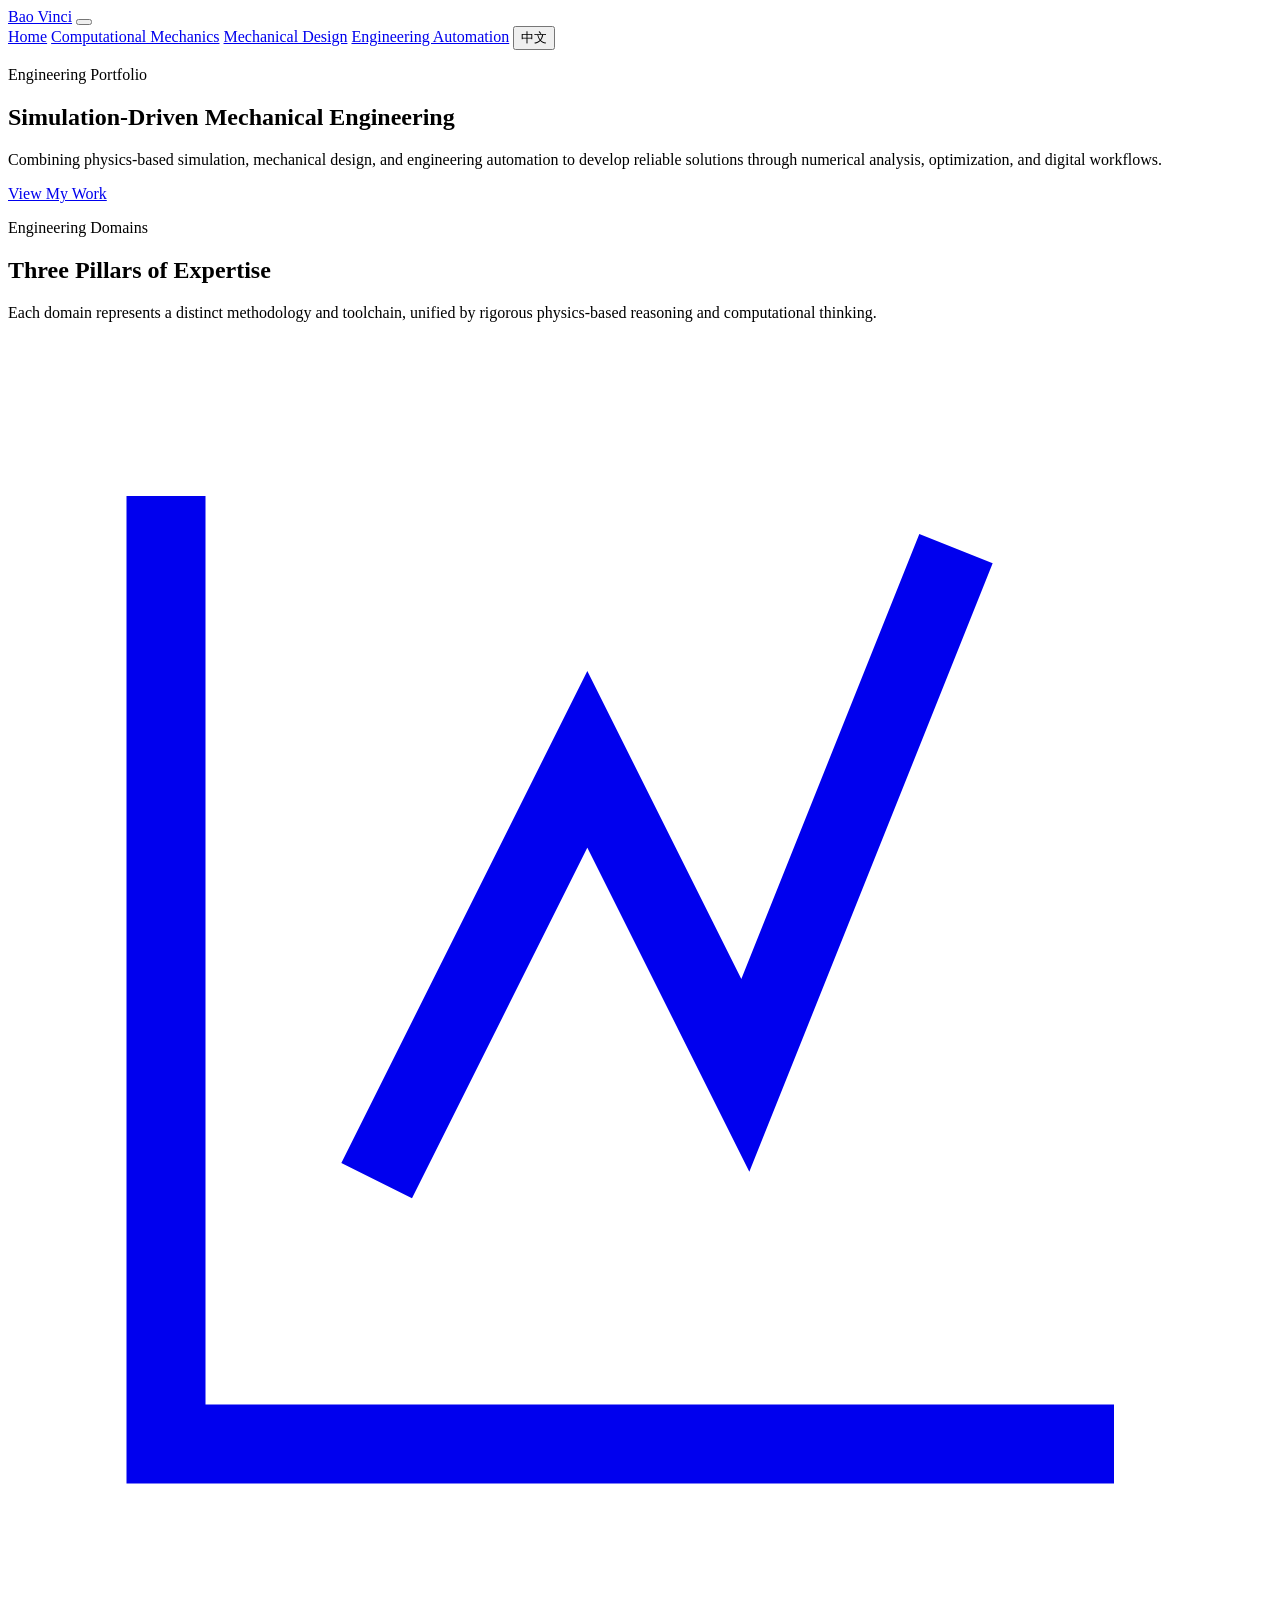
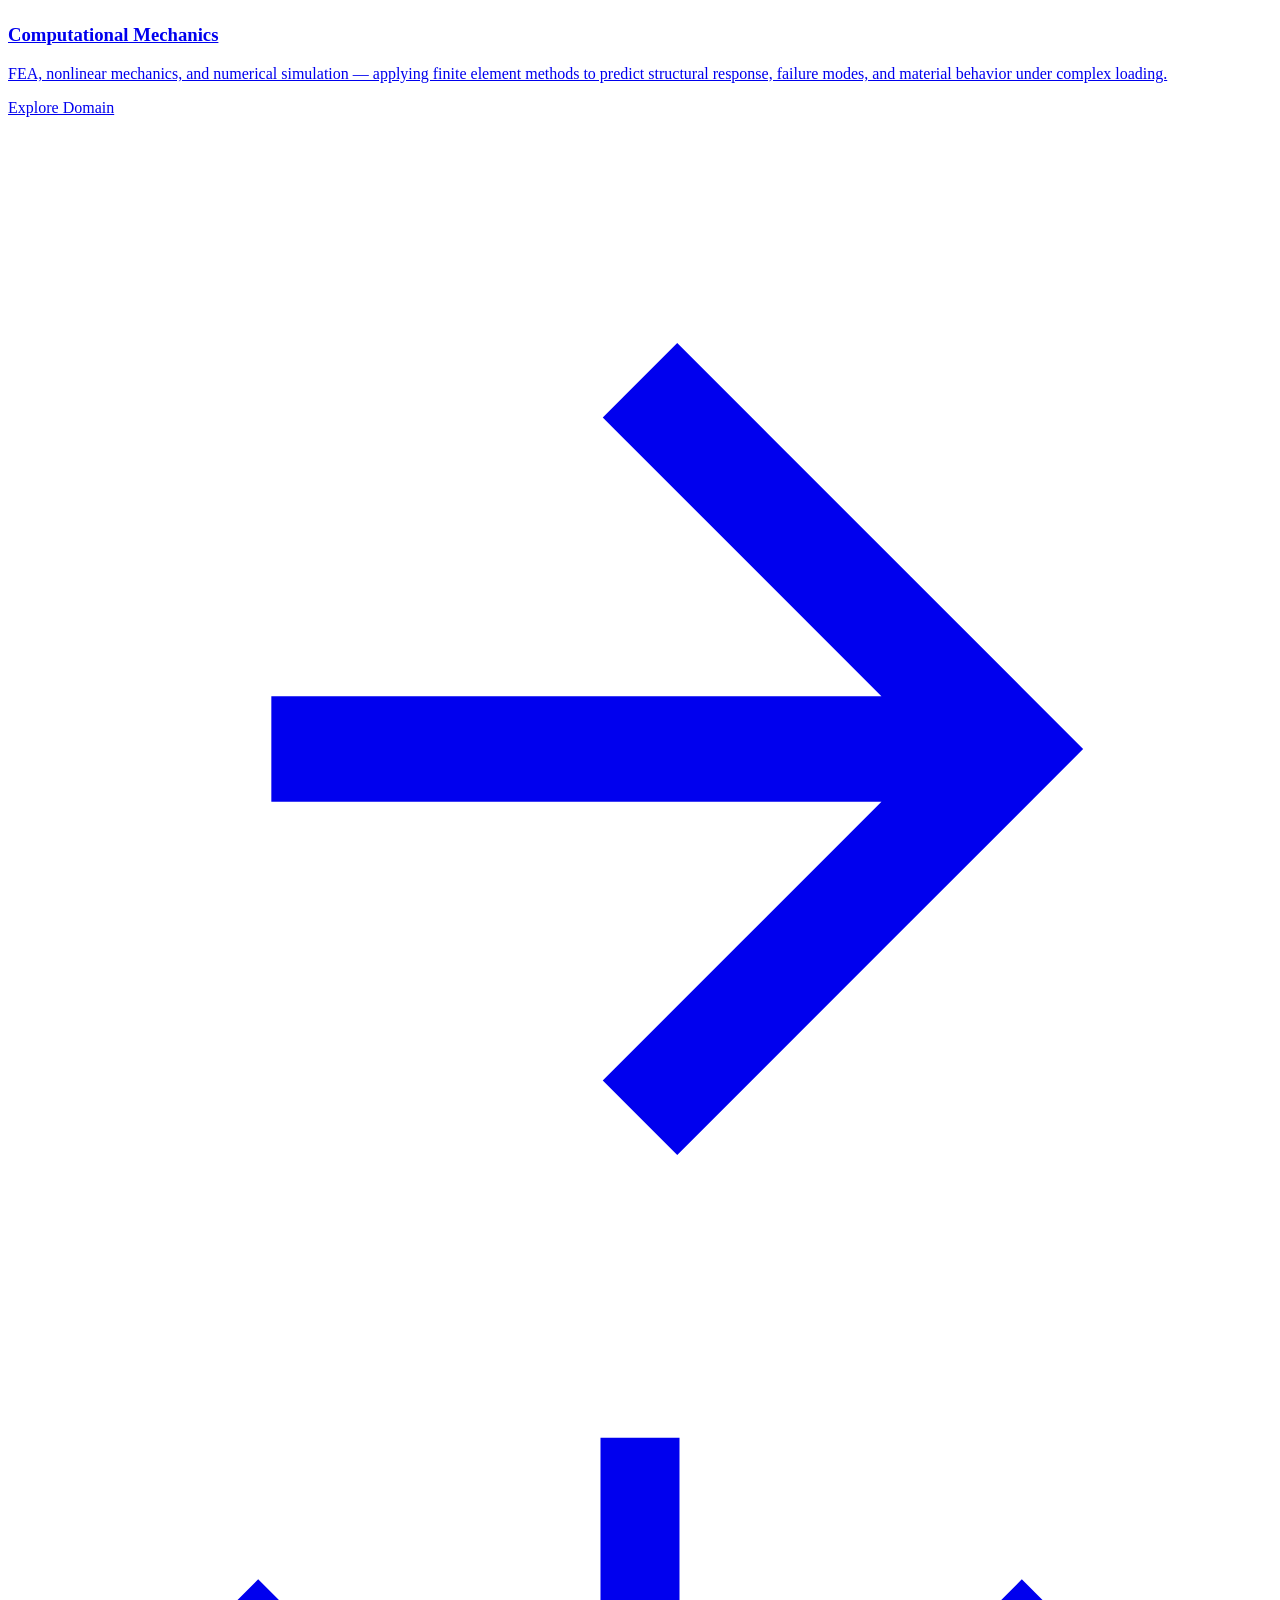
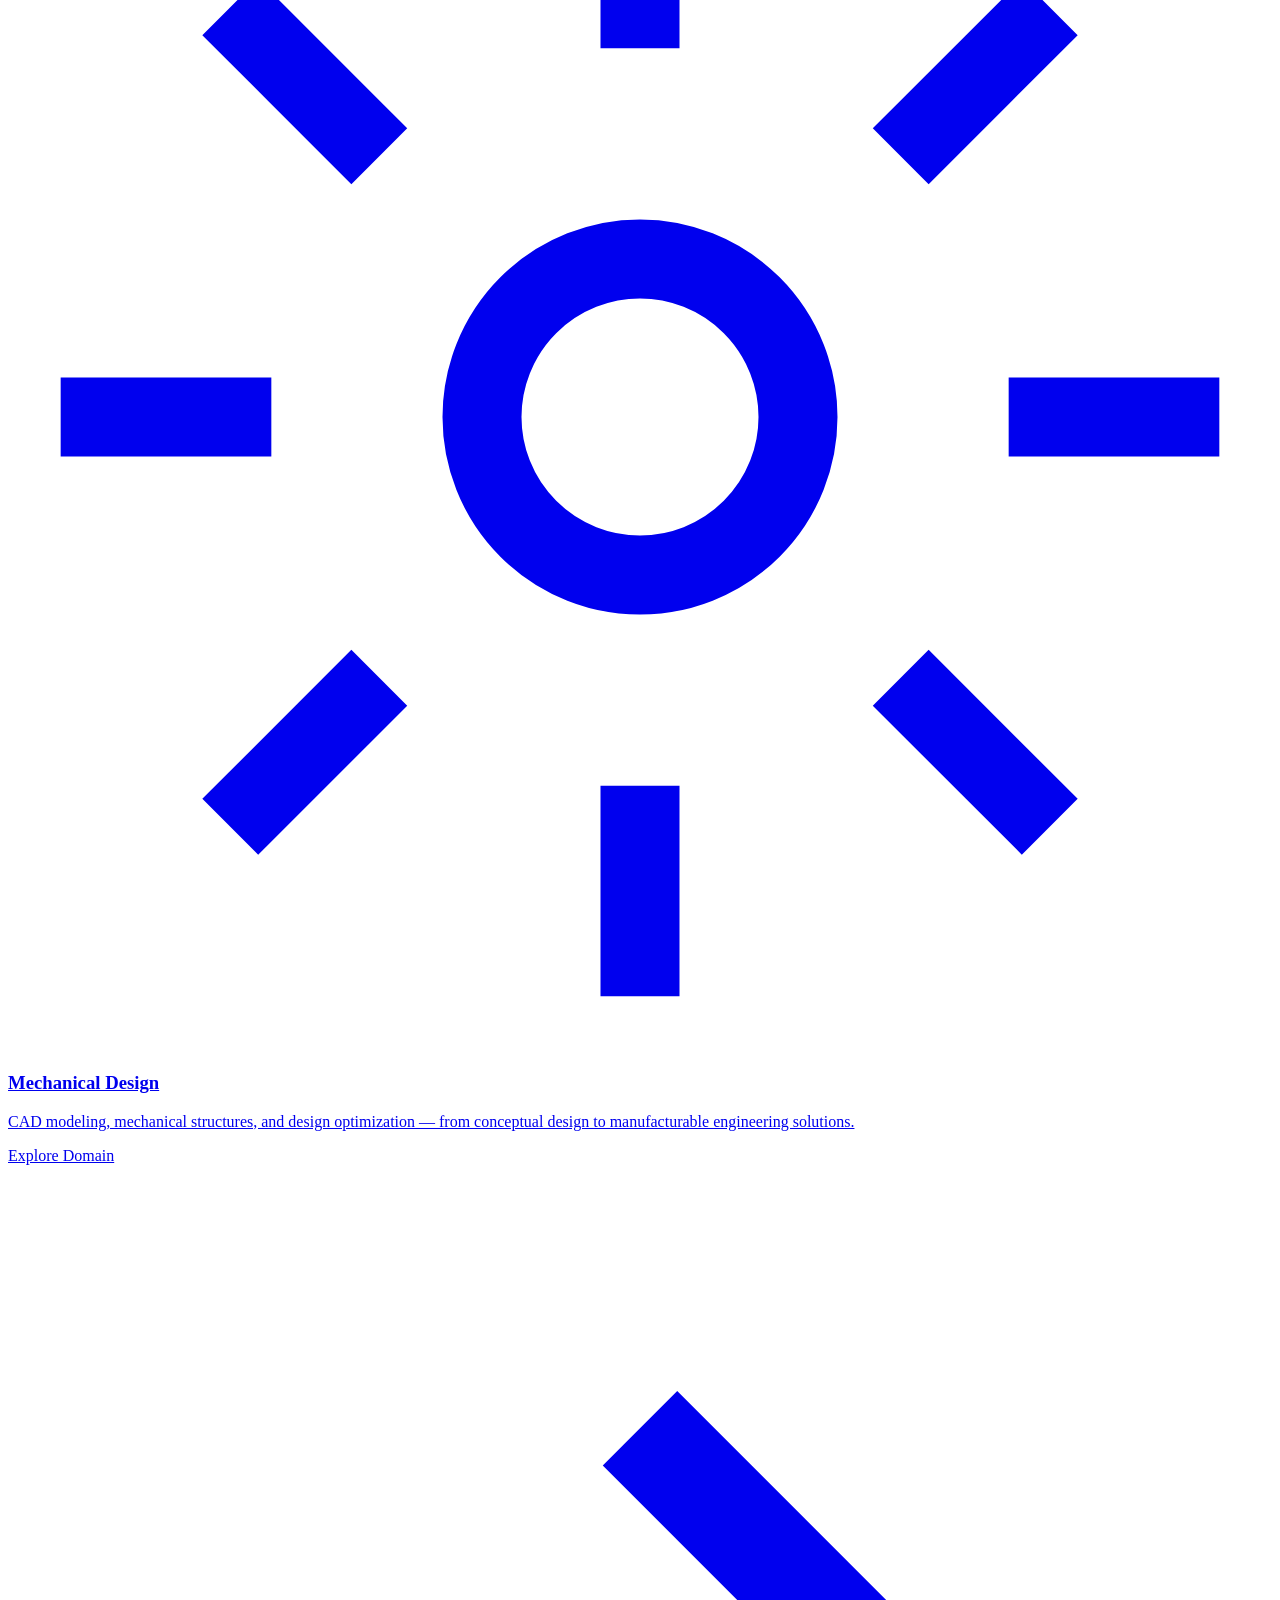
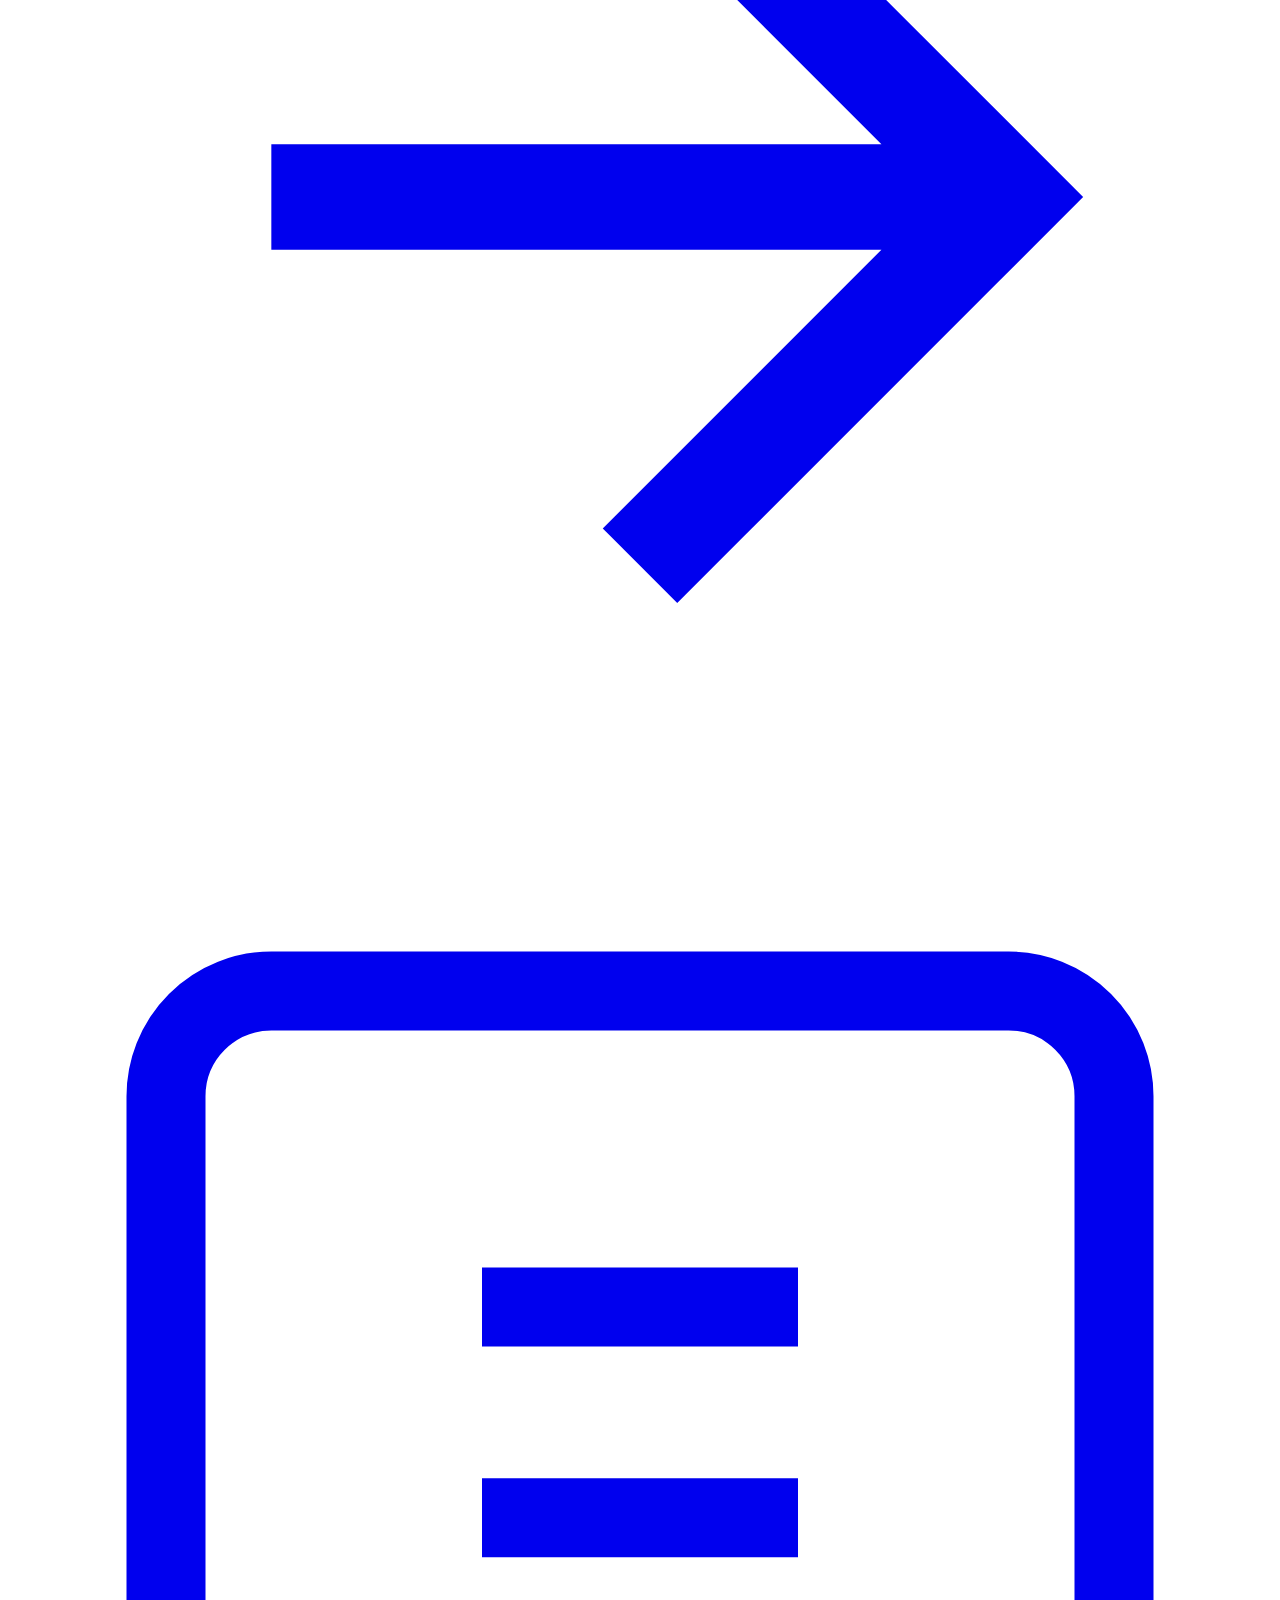
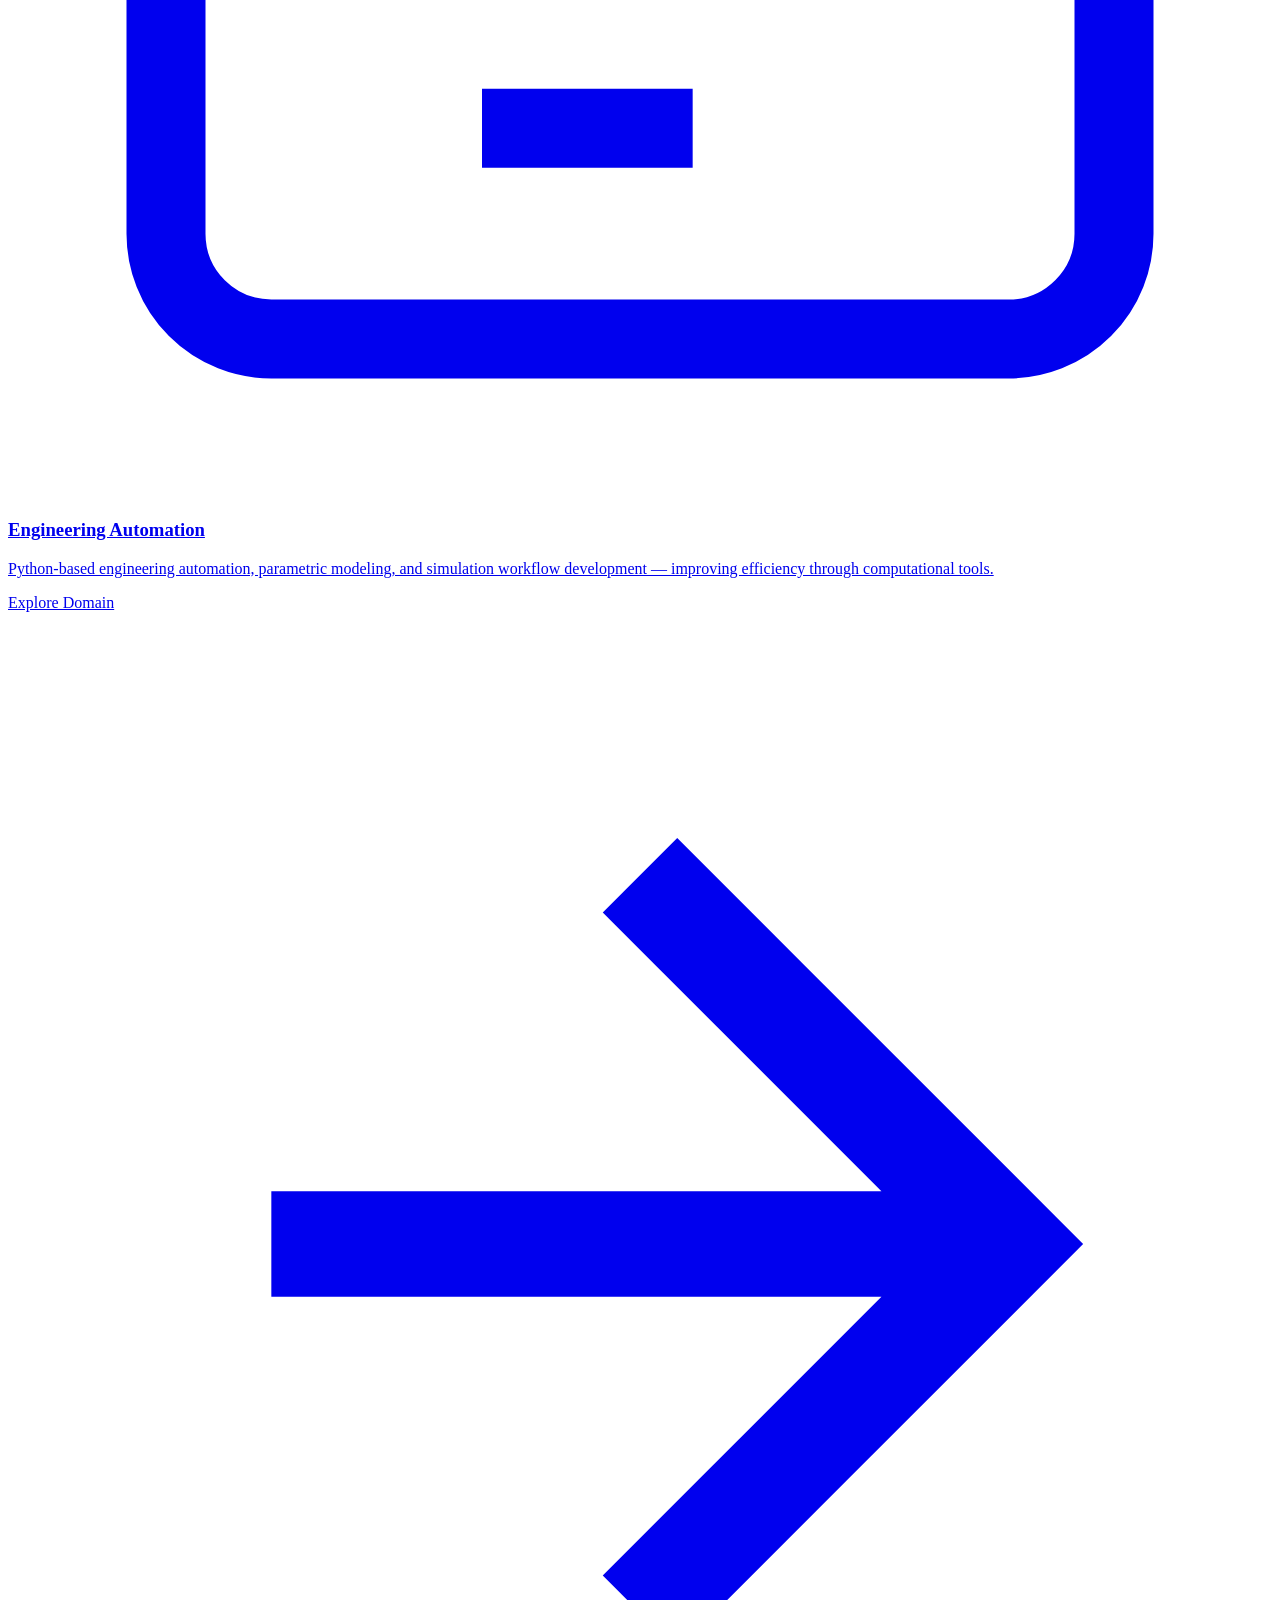
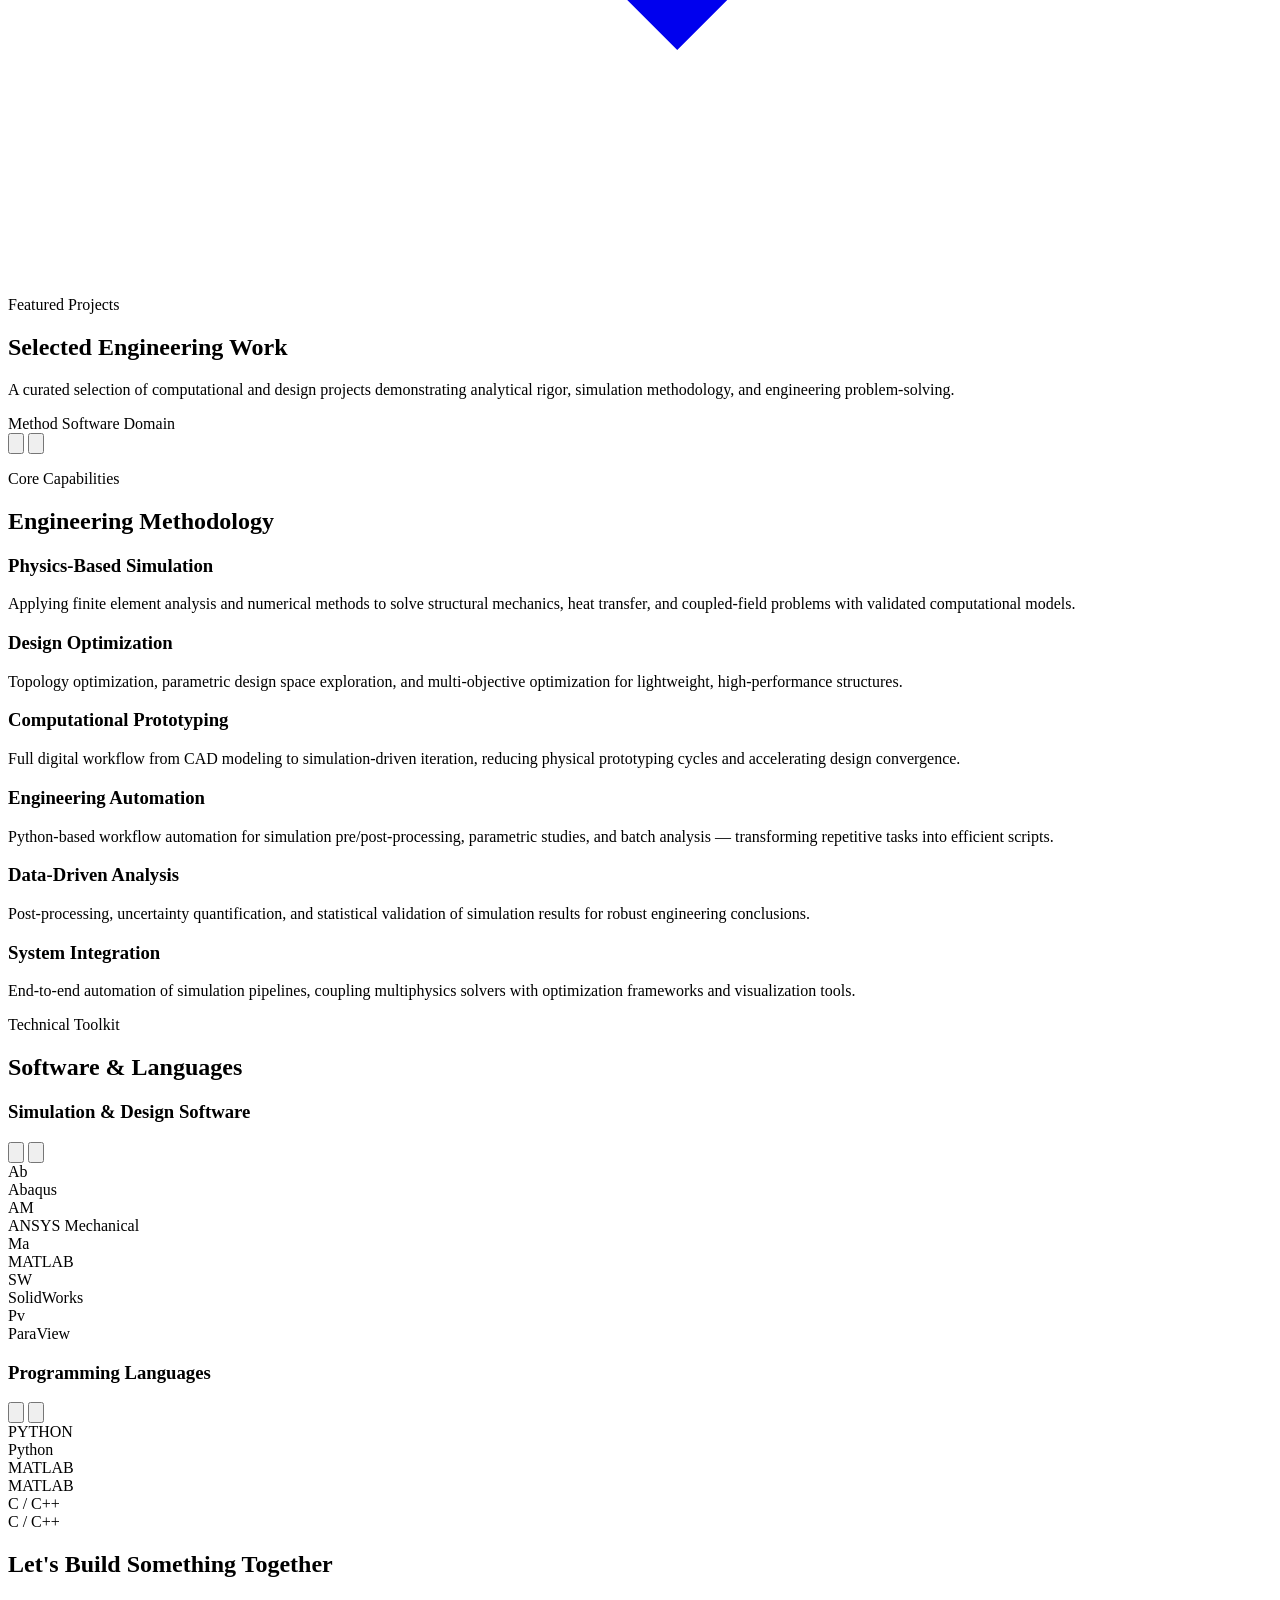
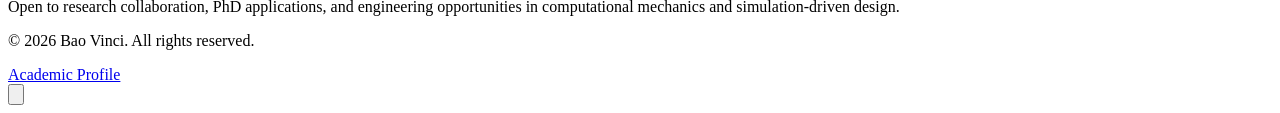
==== index.html @ 55765693 "Add files via upload" ====
<!DOCTYPE html>
<html lang="zh-CN" class="domain--blue">
<head>
    <meta charset="UTF-8">
    <meta name="viewport" content="width=device-width, initial-scale=1.0">
    <meta name="description" content="Bao Vinci — Engineering Portfolio: Computational Mechanics, Mechanical Design, Engineering Automation">
    <title>Bao Vinci | Engineering Portfolio</title>

    <!-- 全局设计令牌与主题变量 -->
    <link rel="stylesheet" href="css/variables.css">
    <!-- 全局重置与排版 -->
    <link rel="stylesheet" href="css/global.css">
    <!-- 全局动画 -->
    <link rel="stylesheet" href="css/animation.css">
    <!-- 全局可复用组件 -->
    <link rel="stylesheet" href="css/components.css">
    <!-- 首页专用样式 -->
    <link rel="stylesheet" href="css/homepage.css">

    <!-- 内联 SVG 图标集 -->
</head>
<body>

    <!-- ============================================================
    导航栏 — 全局固定顶部
    ============================================================ -->
    <nav class="nav" id="nav">
        <div class="nav__inner">
            <a href="index.html" class="nav__logo">Bao Vinci</a>

            <!-- 移动端汉堡菜单按钮 -->
            <button class="nav__toggle" id="navToggle" aria-label="Toggle navigation menu">
                <span></span><span></span><span></span>
            </button>

            <div class="nav__links" id="navLinks">
                <a href="index.html" class="nav__link nav__link--active" data-i18n="nav.home">Home</a>
                <a href="domain-computational-mechanics.html" class="nav__link" data-i18n="nav.computationalMechanics">Computational Mechanics</a>
                <a href="domain-mechanical-design.html" class="nav__link" data-i18n="nav.mechanicalDesign">Mechanical Design</a>
                <a href="domain-intelligent-engineering.html" class="nav__link" data-i18n="nav.intelligentEngineering">Engineering Automation</a>
                <button type="button" class="nav__link nav__link--lang" data-i18n-toggle data-i18n="nav.langToggle">中文</button>
            </div>
        </div>
    </nav>
    <!-- 移动端导航遮罩 -->
    <div class="nav__overlay" id="navOverlay"></div>

    <!-- ============================================================
    Hero 区域 — 首页视觉核心
    注意：已移除原滚动指示器，消除与按钮的视觉冲突
    ============================================================ -->
    <section class="hero">
        <div class="hero__content container">
            <p class="hero__pre-title animate-in" data-i18n="hero.preTitle">Engineering Portfolio</p>
            <h1 class="hero__title animate-in delay-100" data-i18n="hero.title">Simulation-Driven Mechanical Engineering</h1>
            <p class="hero__subtitle animate-in delay-200" data-i18n="hero.subtitle">Combining physics-based simulation, mechanical design, and engineering automation to develop reliable solutions through numerical analysis, optimization, and digital workflows.</p>
            <div class="hero__actions animate-in delay-300">
                <a href="#projects-highlight" class="btn btn--primary" data-i18n="hero.cta">View My Work</a>
            </div>
        </div>
        <div class="hero__visual" aria-hidden="true">
            <div class="hero__mesh"></div>
        </div>
    </section>

    <!-- ============================================================
    Engineering Domains — 三大领域差异化入口
    data-domain 属性驱动每张卡片独特的颜色体系
    ============================================================ -->
    <section class="domains-section" id="domains">
        <div class="container">
            <div class="section-header animate-in">
                <p class="section-header__label" data-i18n="domains.label">Engineering Domains</p>
                <h2 class="section-header__title" data-i18n="domains.title">Three Pillars of Expertise</h2>
                <p class="section-header__desc" data-i18n="domains.desc">
                    Each domain represents a distinct methodology and toolchain,
                    unified by rigorous physics-based reasoning and computational thinking.
                </p>
            </div>

            <div class="domains-grid">
                <!-- 计算力学 — 蓝色/青色体系 -->
                <a href="domain-computational-mechanics.html"
                   class="domain-card animate-in delay-200"
                   data-domain="computational-mechanics">
                    <div class="domain-card__icon">
                        <svg viewBox="0 0 24 24" fill="none" stroke="currentColor" stroke-width="1.5"><path d="M3 3v18h18"/><path d="M7 16l4-8 3 6 4-10"/></svg>
                    </div>
                    <h3 class="domain-card__title" data-i18n="domains.computationalMechanics.title">Computational Mechanics</h3>
                    <p class="domain-card__desc" data-i18n="domains.computationalMechanics.desc">
                        FEA, nonlinear mechanics, and numerical simulation — applying finite element methods to predict structural response, failure modes, and material behavior under complex loading.
                    </p>
                    <span class="domain-card__link" data-i18n="domains.computationalMechanics.link">
                        Explore Domain
                        <svg class="domain-card__link-icon" viewBox="0 0 24 24" fill="none" stroke="currentColor" stroke-width="2"><path d="M5 12h14M12 5l7 7-7 7"/></svg>
                    </span>
                </a>

                <!-- 机械设计 — 灰色/金属感体系 -->
                <a href="domain-mechanical-design.html"
                   class="domain-card animate-in delay-300"
                   data-domain="mechanical-design">
                    <div class="domain-card__icon">
                        <svg viewBox="0 0 24 24" fill="none" stroke="currentColor" stroke-width="1.5"><circle cx="12" cy="12" r="3"/><path d="M12 1v4M12 19v4M4.22 4.22l2.83 2.83M16.95 16.95l2.83 2.83M1 12h4M19 12h4M4.22 19.78l2.83-2.83M16.95 7.05l2.83-2.83"/></svg>
                    </div>
                    <h3 class="domain-card__title" data-i18n="domains.mechanicalDesign.title">Mechanical Design</h3>
                    <p class="domain-card__desc" data-i18n="domains.mechanicalDesign.desc">
                        CAD modeling, mechanical structures, and design optimization — from conceptual design to manufacturable engineering solutions.
                    </p>
                    <span class="domain-card__link" data-i18n="domains.mechanicalDesign.link">
                        Explore Domain
                        <svg class="domain-card__link-icon" viewBox="0 0 24 24" fill="none" stroke="currentColor" stroke-width="2"><path d="M5 12h14M12 5l7 7-7 7"/></svg>
                    </span>
                </a>

                <!-- 工程自动化 — 紫色/靛蓝体系 -->
                <a href="domain-intelligent-engineering.html"
                   class="domain-card animate-in delay-400"
                   data-domain="intelligent-engineering">
                    <div class="domain-card__icon">
                        <svg viewBox="0 0 24 24" fill="none" stroke="currentColor" stroke-width="1.5"><rect x="3" y="3" width="18" height="18" rx="2"/><path d="M9 9h6M9 13h6M9 17h4"/></svg>
                    </div>
                    <h3 class="domain-card__title" data-i18n="domains.intelligentEngineering.title">Engineering Automation</h3>
                    <p class="domain-card__desc" data-i18n="domains.intelligentEngineering.desc">
                        Python-based engineering automation, parametric modeling, and simulation workflow development — improving efficiency through computational tools.
                    </p>
                    <span class="domain-card__link" data-i18n="domains.intelligentEngineering.link">
                        Explore Domain
                        <svg class="domain-card__link-icon" viewBox="0 0 24 24" fill="none" stroke="currentColor" stroke-width="2"><path d="M5 12h14M12 5l7 7-7 7"/></svg>
                    </span>
                </a>
            </div>
        </div>
    </section>

    <!-- ============================================================
    精选项目 — 由 JS 动态渲染
    ============================================================ -->
    <section class="projects-highlight" id="projects-highlight">
        <div class="container">
            <div class="section-header animate-in">
                <p class="section-header__label" data-i18n="projects.label">Featured Projects</p>
                <h2 class="section-header__title" data-i18n="projects.title">Selected Engineering Work</h2>
                <p class="section-header__desc" data-i18n="projects.desc">
                    A curated selection of computational and design projects demonstrating
                    analytical rigor, simulation methodology, and engineering problem-solving.
                </p>
            </div>
            <!-- 标签分类图例 -->
            <div class="tag-legend">
                <span class="tag-legend__item">
                    <span class="tag-legend__swatch tag-legend__swatch--method"></span>
                    <span data-i18n="tags.method">Method</span>
                </span>
                <span class="tag-legend__item">
                    <span class="tag-legend__swatch tag-legend__swatch--software"></span>
                    <span data-i18n="tags.software">Software</span>
                </span>
                <span class="tag-legend__item">
                    <span class="tag-legend__swatch tag-legend__swatch--domain"></span>
                    <span data-i18n="tags.domain">Domain</span>
                </span>
            </div>
            <div id="featuredProjects" class="projects-featured-grid">
                <!-- JS 动态填充 -->
            </div>
            <!-- 轮播导航按钮 -->
            <div class="projects-carousel__nav">
                <button class="projects-carousel__btn projects-carousel__btn--prev" aria-label="Previous projects">
                    <svg viewBox="0 0 24 24" fill="none" stroke="currentColor" stroke-width="2" stroke-linecap="round" stroke-linejoin="round"><path d="M15 18l-6-6 6-6"/></svg>
                </button>
                <button class="projects-carousel__btn projects-carousel__btn--next" aria-label="Next projects">
                    <svg viewBox="0 0 24 24" fill="none" stroke="currentColor" stroke-width="2" stroke-linecap="round" stroke-linejoin="round"><path d="M9 18l6-6-6-6"/></svg>
                </button>
            </div>
        </div>
    </section>

    <!-- ============================================================
    核心能力（Engineering Methodology）
    说明：
      - 当前为简洁白底卡片，无彩色装饰
      - 如需恢复图标或色条，可在 .capability-card 中插入对应元素
    ============================================================ -->
    <section class="capabilities-section">
        <div class="container">
            <div class="section-header animate-in">
                <p class="section-header__label" data-i18n="capabilities.label">Core Capabilities</p>
                <h2 class="section-header__title" data-i18n="capabilities.title">Engineering Methodology</h2>
            </div>
            <div class="capabilities-grid">
                <div class="capability-card animate-in delay-100">
                    <h3 class="capability-card__title" data-i18n="capabilities.physicsBased.title">Physics-Based Simulation</h3>
                    <p class="capability-card__desc" data-i18n="capabilities.physicsBased.desc">
                        Applying finite element analysis and numerical methods to solve structural mechanics, heat transfer, and coupled-field problems with validated computational models.
                    </p>
                </div>
                <div class="capability-card animate-in delay-200">
                    <h3 class="capability-card__title" data-i18n="capabilities.designOptimization.title">Design Optimization</h3>
                    <p class="capability-card__desc" data-i18n="capabilities.designOptimization.desc">
                        Topology optimization, parametric design space exploration, and
                        multi-objective optimization for lightweight, high-performance structures.
                    </p>
                </div>
                <div class="capability-card animate-in delay-300">
                    <h3 class="capability-card__title" data-i18n="capabilities.computationalPrototyping.title">Computational Prototyping</h3>
                    <p class="capability-card__desc" data-i18n="capabilities.computationalPrototyping.desc">
                        Full digital workflow from CAD modeling to simulation-driven iteration,
                        reducing physical prototyping cycles and accelerating design convergence.
                    </p>
                </div>
                <div class="capability-card animate-in delay-400">
                    <h3 class="capability-card__title" data-i18n="capabilities.engineeringAutomation.title">Engineering Automation</h3>
                    <p class="capability-card__desc" data-i18n="capabilities.engineeringAutomation.desc">
                        Python-based workflow automation for simulation pre/post-processing, parametric studies, and batch analysis — transforming repetitive tasks into efficient scripts.
                    </p>
                </div>
                <div class="capability-card animate-in delay-300">
                    <h3 class="capability-card__title" data-i18n="capabilities.dataDriven.title">Data-Driven Analysis</h3>
                    <p class="capability-card__desc" data-i18n="capabilities.dataDriven.desc">
                        Post-processing, uncertainty quantification, and statistical validation
                        of simulation results for robust engineering conclusions.
                    </p>
                </div>
                <div class="capability-card animate-in delay-400">
                    <h3 class="capability-card__title" data-i18n="capabilities.systemIntegration.title">System Integration</h3>
                    <p class="capability-card__desc" data-i18n="capabilities.systemIntegration.desc">
                        End-to-end automation of simulation pipelines, coupling multiphysics
                        solvers with optimization frameworks and visualization tools.
                    </p>
                </div>
            </div>
        </div>
    </section>

    <!-- ============================================================
    技术栈（Software & Languages）
    说明：
      - 本区域分为两个横向滚动行：软件行 + 语言行
      - .tools-row-wrap 控制该行的背景色；.tools-row 为滚动轨道
      - .tool-card--software：正方圆角图标 + 下方名称
      - .tool-card--language：横向文字徽章 + 下方名称（适合 PYTHON / C++ 等）
      - 增删项：复制/删除 .tool-card 块，卡片会自动加入对应滚动行
      - 替换官方图标：将 .tool-card__icon 中的文字替换为 <svg>...</svg> 即可
    ============================================================ -->
    <section class="tools-section">
        <div class="container">
            <div class="section-header animate-in">
                <p class="section-header__label" data-i18n="tools.label">Technical Toolkit</p>
                <h2 class="section-header__title" data-i18n="tools.title">Software &amp; Languages</h2>
            </div>

            <!-- 软件行：淡蓝背景，右下半透明箭头 -->
            <div class="tools-row-wrap tools-row-wrap--software">
                <div class="tools-row-wrap__header">
                    <h3 class="tools-row-wrap__title" data-i18n="tools.softwareHeader">Simulation &amp; Design Software</h3>
                    <div class="tools-row__nav">
                        <button class="tools-row__btn tools-row__btn--prev" aria-label="Previous software">
                            <svg viewBox="0 0 24 24" fill="none" stroke="currentColor" stroke-width="2" stroke-linecap="round" stroke-linejoin="round"><path d="M15 18l-6-6 6-6"/></svg>
                        </button>
                        <button class="tools-row__btn tools-row__btn--next" aria-label="Next software">
                            <svg viewBox="0 0 24 24" fill="none" stroke="currentColor" stroke-width="2" stroke-linecap="round" stroke-linejoin="round"><path d="M9 18l6-6-6-6"/></svg>
                        </button>
                    </div>
                </div>
                <div class="tools-row">
                    <div class="tool-card tool-card--software">
                        <div class="tool-card__icon">Ab</div>
                        <div class="tool-card__name" data-i18n="tools.abaqus">Abaqus</div>
                    </div>
                    <div class="tool-card tool-card--software">
                        <div class="tool-card__icon">AM</div>
                        <div class="tool-card__name" data-i18n="tools.ansysMechanical">ANSYS Mechanical</div>
                    </div>
                    <div class="tool-card tool-card--software">
                        <div class="tool-card__icon">Ma</div>
                        <div class="tool-card__name" data-i18n="tools.matlab">MATLAB</div>
                    </div>
                    <div class="tool-card tool-card--software">
                        <div class="tool-card__icon">SW</div>
                        <div class="tool-card__name" data-i18n="tools.solidworks">SolidWorks</div>
                    </div>
                    <div class="tool-card tool-card--software">
                        <div class="tool-card__icon">Pv</div>
                        <div class="tool-card__name" data-i18n="tools.paraview">ParaView</div>
                    </div>
                </div>
            </div>

            <!-- 语言行：淡灰背景，右下半透明箭头 -->
            <div class="tools-row-wrap tools-row-wrap--languages">
                <div class="tools-row-wrap__header">
                    <h3 class="tools-row-wrap__title" data-i18n="tools.languagesHeader">Programming Languages</h3>
                    <div class="tools-row__nav">
                        <button class="tools-row__btn tools-row__btn--prev" aria-label="Previous language">
                            <svg viewBox="0 0 24 24" fill="none" stroke="currentColor" stroke-width="2" stroke-linecap="round" stroke-linejoin="round"><path d="M15 18l-6-6 6-6"/></svg>
                        </button>
                        <button class="tools-row__btn tools-row__btn--next" aria-label="Next language">
                            <svg viewBox="0 0 24 24" fill="none" stroke="currentColor" stroke-width="2" stroke-linecap="round" stroke-linejoin="round"><path d="M9 18l6-6-6-6"/></svg>
                        </button>
                    </div>
                </div>
                <div class="tools-row">
                    <div class="tool-card tool-card--language">
                        <div class="tool-card__icon">PYTHON</div>
                        <div class="tool-card__name" data-i18n="tools.python">Python</div>
                    </div>
                    <div class="tool-card tool-card--language">
                        <div class="tool-card__icon">MATLAB</div>
                        <div class="tool-card__name" data-i18n="tools.matlab">MATLAB</div>
                    </div>
                    <div class="tool-card tool-card--language">
                        <div class="tool-card__icon">C / C++</div>
                        <div class="tool-card__name" data-i18n="tools.cpp">C / C++</div>
                    </div>
                </div>
            </div>
        </div>
    </section>

    <!-- ============================================================
    底部 CTA
    ============================================================ -->
    <section class="cta-section">
        <div class="container animate-in">
            <h2 class="cta-section__title" data-i18n="cta.title">Let's Build Something Together</h2>
            <p class="cta-section__desc" data-i18n="cta.desc">Open to research collaboration, PhD applications, and engineering opportunities in computational mechanics and simulation-driven design.</p>
        </div>
    </section>

    <!-- ============================================================
    页脚
    ============================================================ -->
    <footer class="footer">
        <div class="footer__inner">
            <p class="footer__text" data-i18n="footer.copyright">&copy; 2026 Bao Vinci. All rights reserved.</p>
            <div class="footer__links">
                <a href="#" class="footer__link" data-i18n="footer.academicProfile">Academic Profile</a>
            </div>
        </div>
    </footer>

    <!-- 返回顶部按钮 -->
    <button class="back-to-top" id="backToTop" aria-label="Back to top" data-i18n-aria-label="projectPages.common.backToTop">
        <svg class="back-to-top__icon" viewBox="0 0 24 24" fill="none" stroke="currentColor" stroke-width="2"><path d="M18 15l-6-6-6 6"/></svg>
    </button>

    <!-- JS -->
    <script src="js/main.js"></script>
    <script src="js/navigation.js"></script>
    <script src="js/animation.js"></script>
    <script src="js/project-loader.js"></script>
    <script src="js/viewer-manager.js"></script>
    <script src="js/i18n.js" defer></script>
</body>
</html>
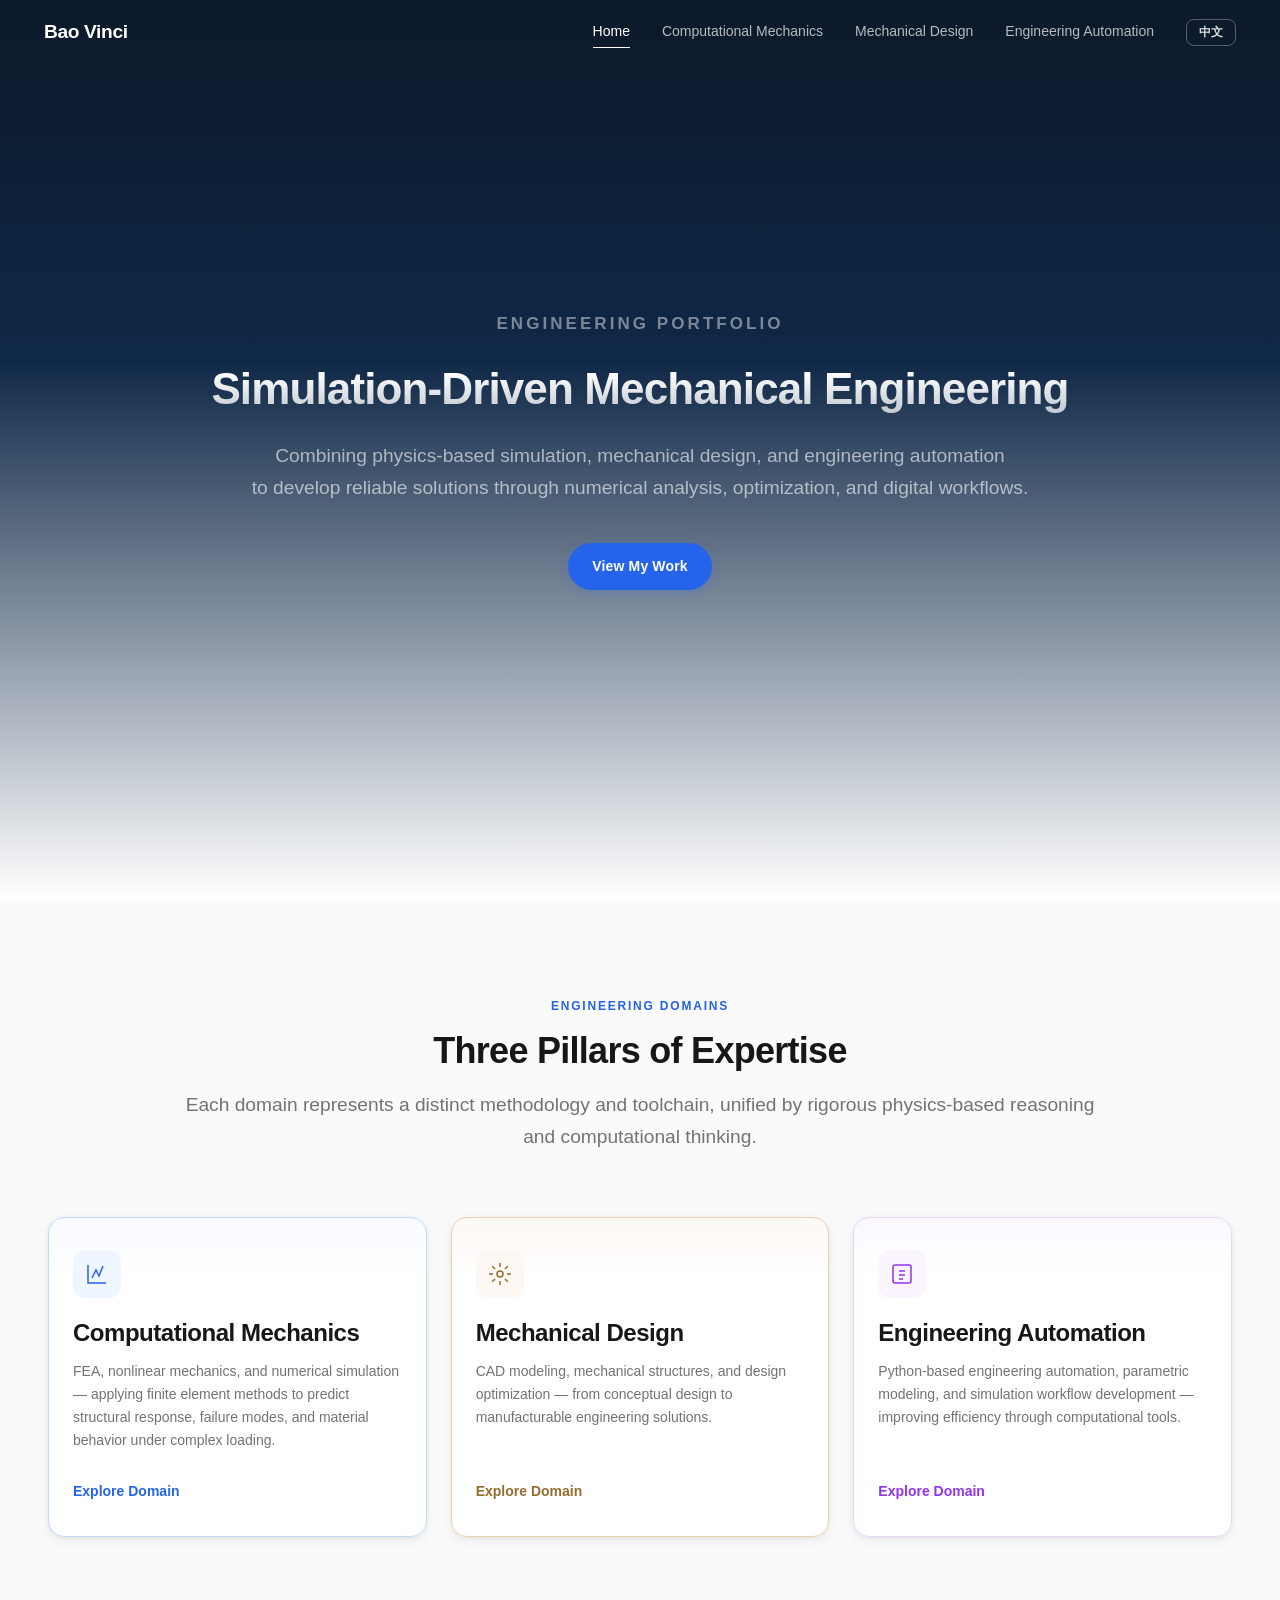
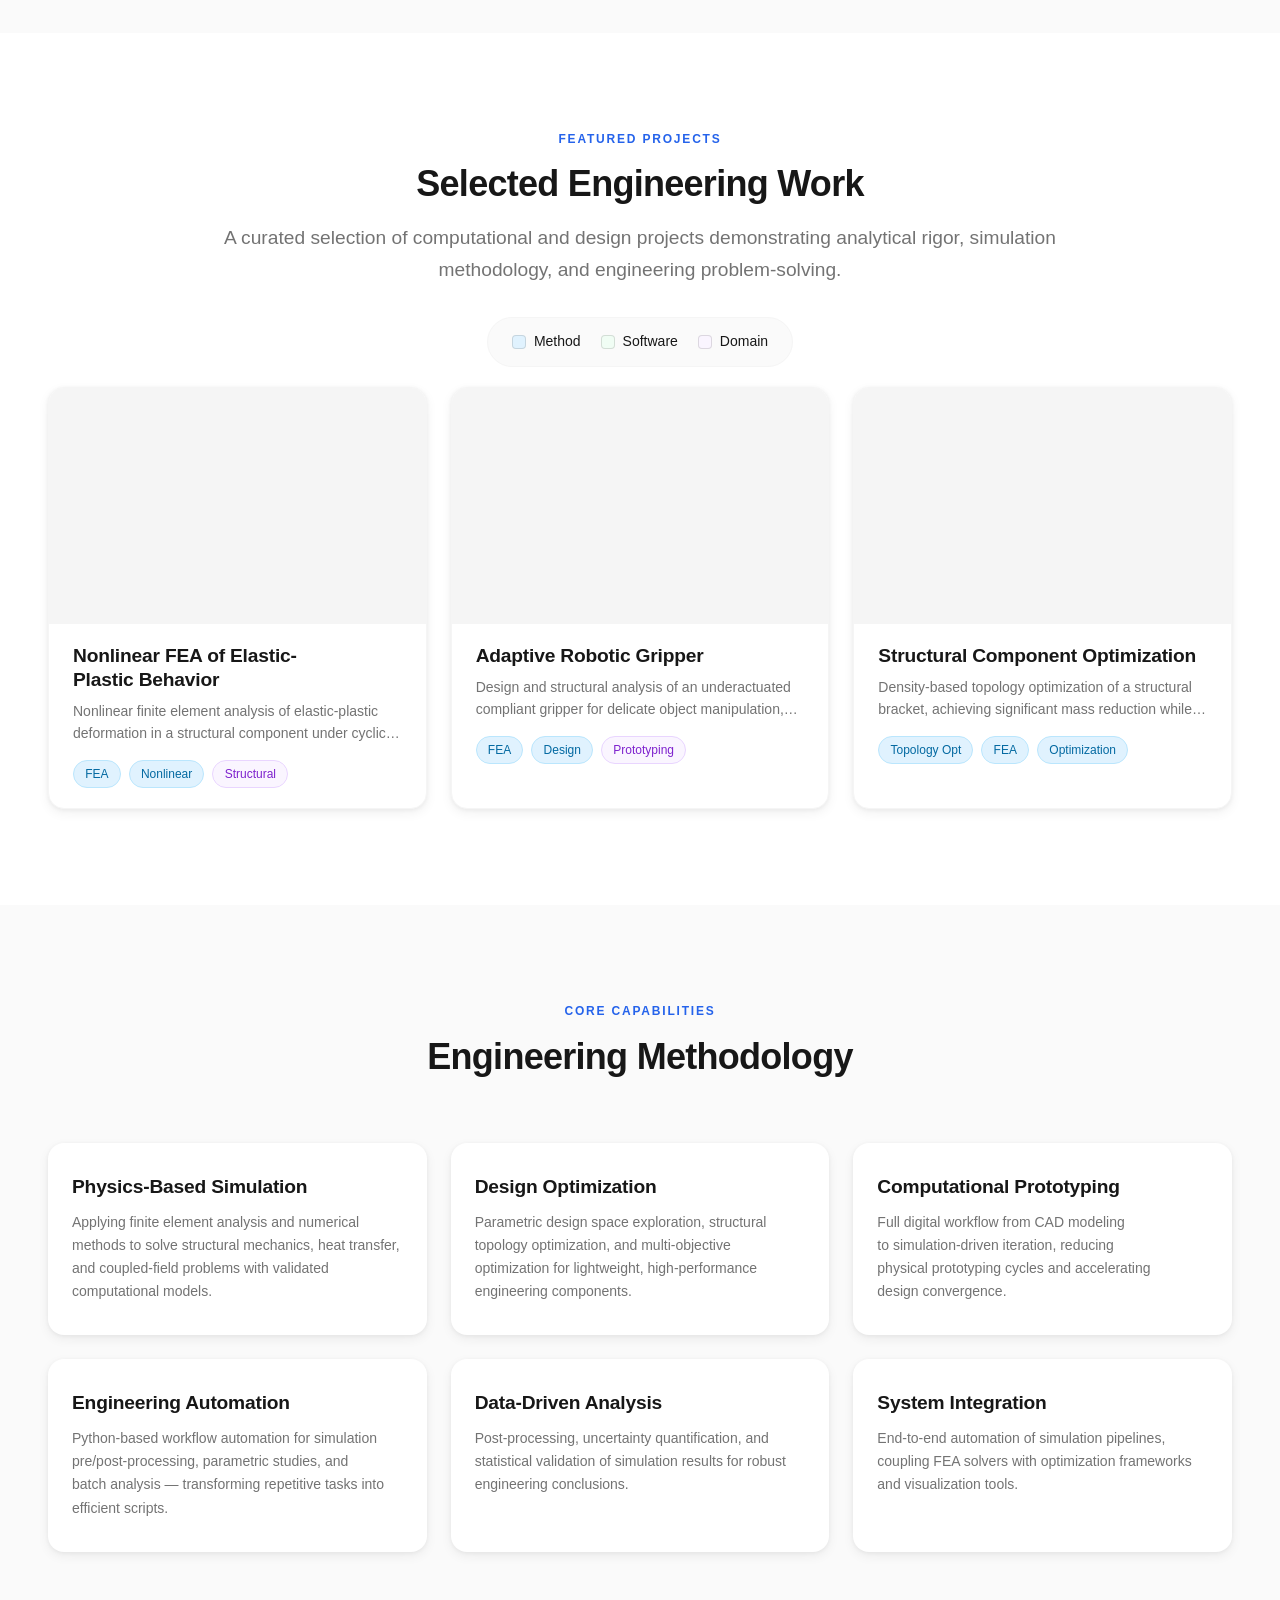
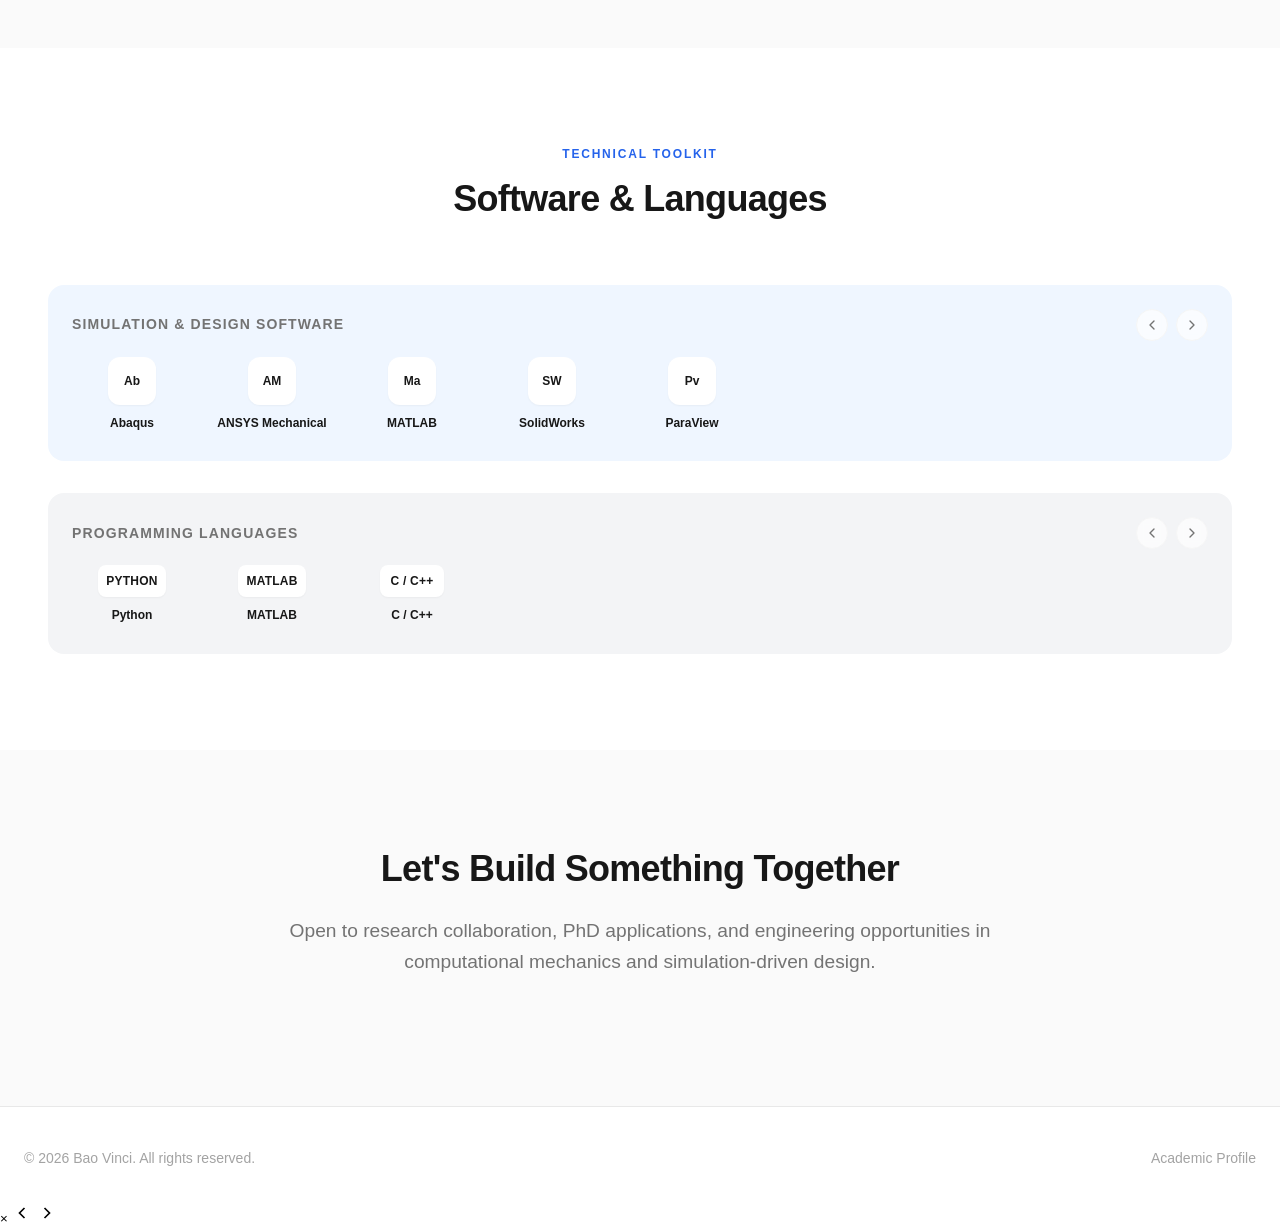
==== commit 1911f7fa: "baovinci_v1.0.0" ====
--- a/index.html
+++ b/index.html
@@ -1,356 +1,356 @@
-<!DOCTYPE html>
-<html lang="zh-CN" class="domain--blue">
-<head>
-    <meta charset="UTF-8">
-    <meta name="viewport" content="width=device-width, initial-scale=1.0">
-    <meta name="description" content="Bao Vinci — Engineering Portfolio: Computational Mechanics, Mechanical Design, Engineering Automation">
-    <title>Bao Vinci | Engineering Portfolio</title>
-
-    <!-- 全局设计令牌与主题变量 -->
-    <link rel="stylesheet" href="css/variables.css">
-    <!-- 全局重置与排版 -->
-    <link rel="stylesheet" href="css/global.css">
-    <!-- 全局动画 -->
-    <link rel="stylesheet" href="css/animation.css">
-    <!-- 全局可复用组件 -->
-    <link rel="stylesheet" href="css/components.css">
-    <!-- 首页专用样式 -->
-    <link rel="stylesheet" href="css/homepage.css">
-
-    <!-- 内联 SVG 图标集 -->
-</head>
-<body>
-
-    <!-- ============================================================
-    导航栏 — 全局固定顶部
-    ============================================================ -->
-    <nav class="nav" id="nav">
-        <div class="nav__inner">
-            <a href="index.html" class="nav__logo">Bao Vinci</a>
-
-            <!-- 移动端汉堡菜单按钮 -->
-            <button class="nav__toggle" id="navToggle" aria-label="Toggle navigation menu">
-                <span></span><span></span><span></span>
-            </button>
-
-            <div class="nav__links" id="navLinks">
-                <a href="index.html" class="nav__link nav__link--active" data-i18n="nav.home">Home</a>
-                <a href="domain-computational-mechanics.html" class="nav__link" data-i18n="nav.computationalMechanics">Computational Mechanics</a>
-                <a href="domain-mechanical-design.html" class="nav__link" data-i18n="nav.mechanicalDesign">Mechanical Design</a>
-                <a href="domain-intelligent-engineering.html" class="nav__link" data-i18n="nav.intelligentEngineering">Engineering Automation</a>
-                <button type="button" class="nav__link nav__link--lang" data-i18n-toggle data-i18n="nav.langToggle">中文</button>
-            </div>
-        </div>
-    </nav>
-    <!-- 移动端导航遮罩 -->
-    <div class="nav__overlay" id="navOverlay"></div>
-
-    <!-- ============================================================
-    Hero 区域 — 首页视觉核心
-    注意：已移除原滚动指示器，消除与按钮的视觉冲突
-    ============================================================ -->
-    <section class="hero">
-        <div class="hero__content container">
-            <p class="hero__pre-title animate-in" data-i18n="hero.preTitle">Engineering Portfolio</p>
-            <h1 class="hero__title animate-in delay-100" data-i18n="hero.title">Simulation-Driven Mechanical Engineering</h1>
-            <p class="hero__subtitle animate-in delay-200" data-i18n="hero.subtitle">Combining physics-based simulation, mechanical design, and engineering automation to develop reliable solutions through numerical analysis, optimization, and digital workflows.</p>
-            <div class="hero__actions animate-in delay-300">
-                <a href="#projects-highlight" class="btn btn--primary" data-i18n="hero.cta">View My Work</a>
-            </div>
-        </div>
-        <div class="hero__visual" aria-hidden="true">
-            <div class="hero__mesh"></div>
-        </div>
-    </section>
-
-    <!-- ============================================================
-    Engineering Domains — 三大领域差异化入口
-    data-domain 属性驱动每张卡片独特的颜色体系
-    ============================================================ -->
-    <section class="domains-section" id="domains">
-        <div class="container">
-            <div class="section-header animate-in">
-                <p class="section-header__label" data-i18n="domains.label">Engineering Domains</p>
-                <h2 class="section-header__title" data-i18n="domains.title">Three Pillars of Expertise</h2>
-                <p class="section-header__desc" data-i18n="domains.desc">
-                    Each domain represents a distinct methodology and toolchain,
-                    unified by rigorous physics-based reasoning and computational thinking.
-                </p>
-            </div>
-
-            <div class="domains-grid">
-                <!-- 计算力学 — 蓝色/青色体系 -->
-                <a href="domain-computational-mechanics.html"
-                   class="domain-card animate-in delay-200"
-                   data-domain="computational-mechanics">
-                    <div class="domain-card__icon">
-                        <svg viewBox="0 0 24 24" fill="none" stroke="currentColor" stroke-width="1.5"><path d="M3 3v18h18"/><path d="M7 16l4-8 3 6 4-10"/></svg>
-                    </div>
-                    <h3 class="domain-card__title" data-i18n="domains.computationalMechanics.title">Computational Mechanics</h3>
-                    <p class="domain-card__desc" data-i18n="domains.computationalMechanics.desc">
-                        FEA, nonlinear mechanics, and numerical simulation — applying finite element methods to predict structural response, failure modes, and material behavior under complex loading.
-                    </p>
-                    <span class="domain-card__link" data-i18n="domains.computationalMechanics.link">
-                        Explore Domain
-                        <svg class="domain-card__link-icon" viewBox="0 0 24 24" fill="none" stroke="currentColor" stroke-width="2"><path d="M5 12h14M12 5l7 7-7 7"/></svg>
-                    </span>
-                </a>
-
-                <!-- 机械设计 — 灰色/金属感体系 -->
-                <a href="domain-mechanical-design.html"
-                   class="domain-card animate-in delay-300"
-                   data-domain="mechanical-design">
-                    <div class="domain-card__icon">
-                        <svg viewBox="0 0 24 24" fill="none" stroke="currentColor" stroke-width="1.5"><circle cx="12" cy="12" r="3"/><path d="M12 1v4M12 19v4M4.22 4.22l2.83 2.83M16.95 16.95l2.83 2.83M1 12h4M19 12h4M4.22 19.78l2.83-2.83M16.95 7.05l2.83-2.83"/></svg>
-                    </div>
-                    <h3 class="domain-card__title" data-i18n="domains.mechanicalDesign.title">Mechanical Design</h3>
-                    <p class="domain-card__desc" data-i18n="domains.mechanicalDesign.desc">
-                        CAD modeling, mechanical structures, and design optimization — from conceptual design to manufacturable engineering solutions.
-                    </p>
-                    <span class="domain-card__link" data-i18n="domains.mechanicalDesign.link">
-                        Explore Domain
-                        <svg class="domain-card__link-icon" viewBox="0 0 24 24" fill="none" stroke="currentColor" stroke-width="2"><path d="M5 12h14M12 5l7 7-7 7"/></svg>
-                    </span>
-                </a>
-
-                <!-- 工程自动化 — 紫色/靛蓝体系 -->
-                <a href="domain-intelligent-engineering.html"
-                   class="domain-card animate-in delay-400"
-                   data-domain="intelligent-engineering">
-                    <div class="domain-card__icon">
-                        <svg viewBox="0 0 24 24" fill="none" stroke="currentColor" stroke-width="1.5"><rect x="3" y="3" width="18" height="18" rx="2"/><path d="M9 9h6M9 13h6M9 17h4"/></svg>
-                    </div>
-                    <h3 class="domain-card__title" data-i18n="domains.intelligentEngineering.title">Engineering Automation</h3>
-                    <p class="domain-card__desc" data-i18n="domains.intelligentEngineering.desc">
-                        Python-based engineering automation, parametric modeling, and simulation workflow development — improving efficiency through computational tools.
-                    </p>
-                    <span class="domain-card__link" data-i18n="domains.intelligentEngineering.link">
-                        Explore Domain
-                        <svg class="domain-card__link-icon" viewBox="0 0 24 24" fill="none" stroke="currentColor" stroke-width="2"><path d="M5 12h14M12 5l7 7-7 7"/></svg>
-                    </span>
-                </a>
-            </div>
-        </div>
-    </section>
-
-    <!-- ============================================================
-    精选项目 — 由 JS 动态渲染
-    ============================================================ -->
-    <section class="projects-highlight" id="projects-highlight">
-        <div class="container">
-            <div class="section-header animate-in">
-                <p class="section-header__label" data-i18n="projects.label">Featured Projects</p>
-                <h2 class="section-header__title" data-i18n="projects.title">Selected Engineering Work</h2>
-                <p class="section-header__desc" data-i18n="projects.desc">
-                    A curated selection of computational and design projects demonstrating
-                    analytical rigor, simulation methodology, and engineering problem-solving.
-                </p>
-            </div>
-            <!-- 标签分类图例 -->
-            <div class="tag-legend">
-                <span class="tag-legend__item">
-                    <span class="tag-legend__swatch tag-legend__swatch--method"></span>
-                    <span data-i18n="tags.method">Method</span>
-                </span>
-                <span class="tag-legend__item">
-                    <span class="tag-legend__swatch tag-legend__swatch--software"></span>
-                    <span data-i18n="tags.software">Software</span>
-                </span>
-                <span class="tag-legend__item">
-                    <span class="tag-legend__swatch tag-legend__swatch--domain"></span>
-                    <span data-i18n="tags.domain">Domain</span>
-                </span>
-            </div>
-            <div id="featuredProjects" class="projects-featured-grid">
-                <!-- JS 动态填充 -->
-            </div>
-            <!-- 轮播导航按钮 -->
-            <div class="projects-carousel__nav">
-                <button class="projects-carousel__btn projects-carousel__btn--prev" aria-label="Previous projects">
-                    <svg viewBox="0 0 24 24" fill="none" stroke="currentColor" stroke-width="2" stroke-linecap="round" stroke-linejoin="round"><path d="M15 18l-6-6 6-6"/></svg>
-                </button>
-                <button class="projects-carousel__btn projects-carousel__btn--next" aria-label="Next projects">
-                    <svg viewBox="0 0 24 24" fill="none" stroke="currentColor" stroke-width="2" stroke-linecap="round" stroke-linejoin="round"><path d="M9 18l6-6-6-6"/></svg>
-                </button>
-            </div>
-        </div>
-    </section>
-
-    <!-- ============================================================
-    核心能力（Engineering Methodology）
-    说明：
-      - 当前为简洁白底卡片，无彩色装饰
-      - 如需恢复图标或色条，可在 .capability-card 中插入对应元素
-    ============================================================ -->
-    <section class="capabilities-section">
-        <div class="container">
-            <div class="section-header animate-in">
-                <p class="section-header__label" data-i18n="capabilities.label">Core Capabilities</p>
-                <h2 class="section-header__title" data-i18n="capabilities.title">Engineering Methodology</h2>
-            </div>
-            <div class="capabilities-grid">
-                <div class="capability-card animate-in delay-100">
-                    <h3 class="capability-card__title" data-i18n="capabilities.physicsBased.title">Physics-Based Simulation</h3>
-                    <p class="capability-card__desc" data-i18n="capabilities.physicsBased.desc">
-                        Applying finite element analysis and numerical methods to solve structural mechanics, heat transfer, and coupled-field problems with validated computational models.
-                    </p>
-                </div>
-                <div class="capability-card animate-in delay-200">
-                    <h3 class="capability-card__title" data-i18n="capabilities.designOptimization.title">Design Optimization</h3>
-                    <p class="capability-card__desc" data-i18n="capabilities.designOptimization.desc">
-                        Topology optimization, parametric design space exploration, and
-                        multi-objective optimization for lightweight, high-performance structures.
-                    </p>
-                </div>
-                <div class="capability-card animate-in delay-300">
-                    <h3 class="capability-card__title" data-i18n="capabilities.computationalPrototyping.title">Computational Prototyping</h3>
-                    <p class="capability-card__desc" data-i18n="capabilities.computationalPrototyping.desc">
-                        Full digital workflow from CAD modeling to simulation-driven iteration,
-                        reducing physical prototyping cycles and accelerating design convergence.
-                    </p>
-                </div>
-                <div class="capability-card animate-in delay-400">
-                    <h3 class="capability-card__title" data-i18n="capabilities.engineeringAutomation.title">Engineering Automation</h3>
-                    <p class="capability-card__desc" data-i18n="capabilities.engineeringAutomation.desc">
-                        Python-based workflow automation for simulation pre/post-processing, parametric studies, and batch analysis — transforming repetitive tasks into efficient scripts.
-                    </p>
-                </div>
-                <div class="capability-card animate-in delay-300">
-                    <h3 class="capability-card__title" data-i18n="capabilities.dataDriven.title">Data-Driven Analysis</h3>
-                    <p class="capability-card__desc" data-i18n="capabilities.dataDriven.desc">
-                        Post-processing, uncertainty quantification, and statistical validation
-                        of simulation results for robust engineering conclusions.
-                    </p>
-                </div>
-                <div class="capability-card animate-in delay-400">
-                    <h3 class="capability-card__title" data-i18n="capabilities.systemIntegration.title">System Integration</h3>
-                    <p class="capability-card__desc" data-i18n="capabilities.systemIntegration.desc">
-                        End-to-end automation of simulation pipelines, coupling multiphysics
-                        solvers with optimization frameworks and visualization tools.
-                    </p>
-                </div>
-            </div>
-        </div>
-    </section>
-
-    <!-- ============================================================
-    技术栈（Software & Languages）
-    说明：
-      - 本区域分为两个横向滚动行：软件行 + 语言行
-      - .tools-row-wrap 控制该行的背景色；.tools-row 为滚动轨道
-      - .tool-card--software：正方圆角图标 + 下方名称
-      - .tool-card--language：横向文字徽章 + 下方名称（适合 PYTHON / C++ 等）
-      - 增删项：复制/删除 .tool-card 块，卡片会自动加入对应滚动行
-      - 替换官方图标：将 .tool-card__icon 中的文字替换为 <svg>...</svg> 即可
-    ============================================================ -->
-    <section class="tools-section">
-        <div class="container">
-            <div class="section-header animate-in">
-                <p class="section-header__label" data-i18n="tools.label">Technical Toolkit</p>
-                <h2 class="section-header__title" data-i18n="tools.title">Software &amp; Languages</h2>
-            </div>
-
-            <!-- 软件行：淡蓝背景，右下半透明箭头 -->
-            <div class="tools-row-wrap tools-row-wrap--software">
-                <div class="tools-row-wrap__header">
-                    <h3 class="tools-row-wrap__title" data-i18n="tools.softwareHeader">Simulation &amp; Design Software</h3>
-                    <div class="tools-row__nav">
-                        <button class="tools-row__btn tools-row__btn--prev" aria-label="Previous software">
-                            <svg viewBox="0 0 24 24" fill="none" stroke="currentColor" stroke-width="2" stroke-linecap="round" stroke-linejoin="round"><path d="M15 18l-6-6 6-6"/></svg>
-                        </button>
-                        <button class="tools-row__btn tools-row__btn--next" aria-label="Next software">
-                            <svg viewBox="0 0 24 24" fill="none" stroke="currentColor" stroke-width="2" stroke-linecap="round" stroke-linejoin="round"><path d="M9 18l6-6-6-6"/></svg>
-                        </button>
-                    </div>
-                </div>
-                <div class="tools-row">
-                    <div class="tool-card tool-card--software">
-                        <div class="tool-card__icon">Ab</div>
-                        <div class="tool-card__name" data-i18n="tools.abaqus">Abaqus</div>
-                    </div>
-                    <div class="tool-card tool-card--software">
-                        <div class="tool-card__icon">AM</div>
-                        <div class="tool-card__name" data-i18n="tools.ansysMechanical">ANSYS Mechanical</div>
-                    </div>
-                    <div class="tool-card tool-card--software">
-                        <div class="tool-card__icon">Ma</div>
-                        <div class="tool-card__name" data-i18n="tools.matlab">MATLAB</div>
-                    </div>
-                    <div class="tool-card tool-card--software">
-                        <div class="tool-card__icon">SW</div>
-                        <div class="tool-card__name" data-i18n="tools.solidworks">SolidWorks</div>
-                    </div>
-                    <div class="tool-card tool-card--software">
-                        <div class="tool-card__icon">Pv</div>
-                        <div class="tool-card__name" data-i18n="tools.paraview">ParaView</div>
-                    </div>
-                </div>
-            </div>
-
-            <!-- 语言行：淡灰背景，右下半透明箭头 -->
-            <div class="tools-row-wrap tools-row-wrap--languages">
-                <div class="tools-row-wrap__header">
-                    <h3 class="tools-row-wrap__title" data-i18n="tools.languagesHeader">Programming Languages</h3>
-                    <div class="tools-row__nav">
-                        <button class="tools-row__btn tools-row__btn--prev" aria-label="Previous language">
-                            <svg viewBox="0 0 24 24" fill="none" stroke="currentColor" stroke-width="2" stroke-linecap="round" stroke-linejoin="round"><path d="M15 18l-6-6 6-6"/></svg>
-                        </button>
-                        <button class="tools-row__btn tools-row__btn--next" aria-label="Next language">
-                            <svg viewBox="0 0 24 24" fill="none" stroke="currentColor" stroke-width="2" stroke-linecap="round" stroke-linejoin="round"><path d="M9 18l6-6-6-6"/></svg>
-                        </button>
-                    </div>
-                </div>
-                <div class="tools-row">
-                    <div class="tool-card tool-card--language">
-                        <div class="tool-card__icon">PYTHON</div>
-                        <div class="tool-card__name" data-i18n="tools.python">Python</div>
-                    </div>
-                    <div class="tool-card tool-card--language">
-                        <div class="tool-card__icon">MATLAB</div>
-                        <div class="tool-card__name" data-i18n="tools.matlab">MATLAB</div>
-                    </div>
-                    <div class="tool-card tool-card--language">
-                        <div class="tool-card__icon">C / C++</div>
-                        <div class="tool-card__name" data-i18n="tools.cpp">C / C++</div>
-                    </div>
-                </div>
-            </div>
-        </div>
-    </section>
-
-    <!-- ============================================================
-    底部 CTA
-    ============================================================ -->
-    <section class="cta-section">
-        <div class="container animate-in">
-            <h2 class="cta-section__title" data-i18n="cta.title">Let's Build Something Together</h2>
-            <p class="cta-section__desc" data-i18n="cta.desc">Open to research collaboration, PhD applications, and engineering opportunities in computational mechanics and simulation-driven design.</p>
-        </div>
-    </section>
-
-    <!-- ============================================================
-    页脚
-    ============================================================ -->
-    <footer class="footer">
-        <div class="footer__inner">
-            <p class="footer__text" data-i18n="footer.copyright">&copy; 2026 Bao Vinci. All rights reserved.</p>
-            <div class="footer__links">
-                <a href="#" class="footer__link" data-i18n="footer.academicProfile">Academic Profile</a>
-            </div>
-        </div>
-    </footer>
-
-    <!-- 返回顶部按钮 -->
-    <button class="back-to-top" id="backToTop" aria-label="Back to top" data-i18n-aria-label="projectPages.common.backToTop">
-        <svg class="back-to-top__icon" viewBox="0 0 24 24" fill="none" stroke="currentColor" stroke-width="2"><path d="M18 15l-6-6-6 6"/></svg>
-    </button>
-
-    <!-- JS -->
-    <script src="js/main.js"></script>
-    <script src="js/navigation.js"></script>
-    <script src="js/animation.js"></script>
-    <script src="js/project-loader.js"></script>
-    <script src="js/viewer-manager.js"></script>
-    <script src="js/i18n.js" defer></script>
-</body>
-</html>
+<!DOCTYPE html>
+<html lang="zh-CN" class="domain--blue">
+<head>
+    <meta charset="UTF-8">
+    <meta name="viewport" content="width=device-width, initial-scale=1.0">
+    <meta name="description" content="Bao Vinci — Engineering Portfolio: Computational Mechanics, Mechanical Design, Engineering Automation">
+    <title>Bao Vinci | Engineering Portfolio</title>
+
+    <!-- 全局设计令牌与主题变量 -->
+    <link rel="stylesheet" href="css/variables.css">
+    <!-- 全局重置与排版 -->
+    <link rel="stylesheet" href="css/global.css">
+    <!-- 全局动画 -->
+    <link rel="stylesheet" href="css/animation.css">
+    <!-- 全局可复用组件 -->
+    <link rel="stylesheet" href="css/components.css">
+    <!-- 首页专用样式 -->
+    <link rel="stylesheet" href="css/homepage.css">
+
+    <!-- 内联 SVG 图标集 -->
+</head>
+<body>
+
+    <!-- ============================================================
+    导航栏 — 全局固定顶部
+    ============================================================ -->
+    <nav class="nav" id="nav">
+        <div class="nav__inner">
+            <a href="index.html" class="nav__logo">Bao Vinci</a>
+
+            <!-- 移动端汉堡菜单按钮 -->
+            <button class="nav__toggle" id="navToggle" aria-label="Toggle navigation menu">
+                <span></span><span></span><span></span>
+            </button>
+
+            <div class="nav__links" id="navLinks">
+                <a href="index.html" class="nav__link nav__link--active" data-i18n="nav.home">Home</a>
+                <a href="domain-computational-mechanics.html" class="nav__link" data-i18n="nav.computationalMechanics">Computational Mechanics</a>
+                <a href="domain-mechanical-design.html" class="nav__link" data-i18n="nav.mechanicalDesign">Mechanical Design</a>
+                <a href="domain-intelligent-engineering.html" class="nav__link" data-i18n="nav.intelligentEngineering">Engineering Automation</a>
+                <button type="button" class="nav__link nav__link--lang" data-i18n-toggle data-i18n="nav.langToggle">中文</button>
+            </div>
+        </div>
+    </nav>
+    <!-- 移动端导航遮罩 -->
+    <div class="nav__overlay" id="navOverlay"></div>
+
+    <!-- ============================================================
+    Hero 区域 — 首页视觉核心
+    注意：已移除原滚动指示器，消除与按钮的视觉冲突
+    ============================================================ -->
+    <section class="hero">
+        <div class="hero__content container">
+            <p class="hero__pre-title animate-in" data-i18n="hero.preTitle">Engineering Portfolio</p>
+            <h1 class="hero__title animate-in delay-100" data-i18n="hero.title">Simulation-Driven Mechanical Engineering</h1>
+            <p class="hero__subtitle animate-in delay-200" data-i18n="hero.subtitle">Combining physics-based simulation, mechanical design, and engineering automation<br>to develop reliable solutions through numerical analysis, optimization, and digital workflows.</p>
+            <div class="hero__actions animate-in delay-300">
+                <a href="#projects-highlight" class="btn btn--primary" data-i18n="hero.cta">View My Work</a>
+            </div>
+        </div>
+        <div class="hero__visual" aria-hidden="true">
+            <div class="hero__mesh"></div>
+        </div>
+    </section>
+
+    <!-- ============================================================
+    Engineering Domains — 三大领域差异化入口
+    data-domain 属性驱动每张卡片独特的颜色体系
+    ============================================================ -->
+    <section class="domains-section" id="domains">
+        <div class="container">
+            <div class="section-header animate-in">
+                <p class="section-header__label" data-i18n="domains.label">Engineering Domains</p>
+                <h2 class="section-header__title" data-i18n="domains.title">Three Pillars of Expertise</h2>
+                <p class="section-header__desc" data-i18n="domains.desc">
+                    Each domain represents a distinct methodology and toolchain,
+                    unified by rigorous physics-based reasoning and computational thinking.
+                </p>
+            </div>
+
+            <div class="domains-grid">
+                <!-- 计算力学 — 蓝色/青色体系 -->
+                <a href="domain-computational-mechanics.html"
+                   class="domain-card animate-in delay-200"
+                   data-domain="computational-mechanics">
+                    <div class="domain-card__icon">
+                        <svg viewBox="0 0 24 24" fill="none" stroke="currentColor" stroke-width="1.5"><path d="M3 3v18h18"/><path d="M7 16l4-8 3 6 4-10"/></svg>
+                    </div>
+                    <h3 class="domain-card__title" data-i18n="domains.computationalMechanics.title">Computational Mechanics</h3>
+                    <p class="domain-card__desc" data-i18n="domains.computationalMechanics.desc">
+                        FEA, nonlinear mechanics, and numerical simulation — applying finite element methods to predict structural response, failure modes, and material behavior under complex loading.
+                    </p>
+                    <span class="domain-card__link" data-i18n="domains.computationalMechanics.link">
+                        Explore Domain
+                        <svg class="domain-card__link-icon" viewBox="0 0 24 24" fill="none" stroke="currentColor" stroke-width="2"><path d="M5 12h14M12 5l7 7-7 7"/></svg>
+                    </span>
+                </a>
+
+                <!-- 机械设计 — 灰色/金属感体系 -->
+                <a href="domain-mechanical-design.html"
+                   class="domain-card animate-in delay-300"
+                   data-domain="mechanical-design">
+                    <div class="domain-card__icon">
+                        <svg viewBox="0 0 24 24" fill="none" stroke="currentColor" stroke-width="1.5"><circle cx="12" cy="12" r="3"/><path d="M12 1v4M12 19v4M4.22 4.22l2.83 2.83M16.95 16.95l2.83 2.83M1 12h4M19 12h4M4.22 19.78l2.83-2.83M16.95 7.05l2.83-2.83"/></svg>
+                    </div>
+                    <h3 class="domain-card__title" data-i18n="domains.mechanicalDesign.title">Mechanical Design</h3>
+                    <p class="domain-card__desc" data-i18n="domains.mechanicalDesign.desc">
+                        CAD modeling, mechanical structures, and design optimization — from conceptual design to manufacturable engineering solutions.
+                    </p>
+                    <span class="domain-card__link" data-i18n="domains.mechanicalDesign.link">
+                        Explore Domain
+                        <svg class="domain-card__link-icon" viewBox="0 0 24 24" fill="none" stroke="currentColor" stroke-width="2"><path d="M5 12h14M12 5l7 7-7 7"/></svg>
+                    </span>
+                </a>
+
+                <!-- 工程自动化 — 紫色/靛蓝体系 -->
+                <a href="domain-intelligent-engineering.html"
+                   class="domain-card animate-in delay-400"
+                   data-domain="intelligent-engineering">
+                    <div class="domain-card__icon">
+                        <svg viewBox="0 0 24 24" fill="none" stroke="currentColor" stroke-width="1.5"><rect x="3" y="3" width="18" height="18" rx="2"/><path d="M9 9h6M9 13h6M9 17h4"/></svg>
+                    </div>
+                    <h3 class="domain-card__title" data-i18n="domains.intelligentEngineering.title">Engineering Automation</h3>
+                    <p class="domain-card__desc" data-i18n="domains.intelligentEngineering.desc">
+                        Python-based engineering automation, parametric modeling, and simulation workflow development — improving efficiency through computational tools.
+                    </p>
+                    <span class="domain-card__link" data-i18n="domains.intelligentEngineering.link">
+                        Explore Domain
+                        <svg class="domain-card__link-icon" viewBox="0 0 24 24" fill="none" stroke="currentColor" stroke-width="2"><path d="M5 12h14M12 5l7 7-7 7"/></svg>
+                    </span>
+                </a>
+            </div>
+        </div>
+    </section>
+
+    <!-- ============================================================
+    精选项目 — 由 JS 动态渲染
+    ============================================================ -->
+    <section class="projects-highlight" id="projects-highlight">
+        <div class="container">
+            <div class="section-header animate-in">
+                <p class="section-header__label" data-i18n="projects.label">Featured Projects</p>
+                <h2 class="section-header__title" data-i18n="projects.title">Selected Engineering Work</h2>
+                <p class="section-header__desc" data-i18n="projects.desc">
+                    A curated selection of computational and design projects demonstrating
+                    analytical rigor, simulation methodology, and engineering problem-solving.
+                </p>
+            </div>
+            <!-- 标签分类图例 -->
+            <div class="tag-legend">
+                <span class="tag-legend__item">
+                    <span class="tag-legend__swatch tag-legend__swatch--method"></span>
+                    <span data-i18n="tags.method">Method</span>
+                </span>
+                <span class="tag-legend__item">
+                    <span class="tag-legend__swatch tag-legend__swatch--software"></span>
+                    <span data-i18n="tags.software">Software</span>
+                </span>
+                <span class="tag-legend__item">
+                    <span class="tag-legend__swatch tag-legend__swatch--domain"></span>
+                    <span data-i18n="tags.domain">Domain</span>
+                </span>
+            </div>
+            <div id="featuredProjects" class="projects-featured-grid">
+                <!-- JS 动态填充 -->
+            </div>
+            <!-- 轮播导航按钮 -->
+            <div class="projects-carousel__nav">
+                <button class="projects-carousel__btn projects-carousel__btn--prev" aria-label="Previous projects">
+                    <svg viewBox="0 0 24 24" fill="none" stroke="currentColor" stroke-width="2" stroke-linecap="round" stroke-linejoin="round"><path d="M15 18l-6-6 6-6"/></svg>
+                </button>
+                <button class="projects-carousel__btn projects-carousel__btn--next" aria-label="Next projects">
+                    <svg viewBox="0 0 24 24" fill="none" stroke="currentColor" stroke-width="2" stroke-linecap="round" stroke-linejoin="round"><path d="M9 18l6-6-6-6"/></svg>
+                </button>
+            </div>
+        </div>
+    </section>
+
+    <!-- ============================================================
+    核心能力（Engineering Methodology）
+    说明：
+      - 当前为简洁白底卡片，无彩色装饰
+      - 如需恢复图标或色条，可在 .capability-card 中插入对应元素
+    ============================================================ -->
+    <section class="capabilities-section">
+        <div class="container">
+            <div class="section-header animate-in">
+                <p class="section-header__label" data-i18n="capabilities.label">Core Capabilities</p>
+                <h2 class="section-header__title" data-i18n="capabilities.title">Engineering Methodology</h2>
+            </div>
+            <div class="capabilities-grid">
+                <div class="capability-card animate-in delay-100">
+                    <h3 class="capability-card__title" data-i18n="capabilities.physicsBased.title">Physics-Based Simulation</h3>
+                    <p class="capability-card__desc" data-i18n="capabilities.physicsBased.desc">
+                        Applying finite element analysis and numerical methods to solve structural mechanics, heat transfer, and coupled-field problems with validated computational models.
+                    </p>
+                </div>
+                <div class="capability-card animate-in delay-200">
+                    <h3 class="capability-card__title" data-i18n="capabilities.designOptimization.title">Design Optimization</h3>
+                    <p class="capability-card__desc" data-i18n="capabilities.designOptimization.desc">
+                        Topology optimization, parametric design space exploration, and
+                        multi-objective optimization for lightweight, high-performance structures.
+                    </p>
+                </div>
+                <div class="capability-card animate-in delay-300">
+                    <h3 class="capability-card__title" data-i18n="capabilities.computationalPrototyping.title">Computational Prototyping</h3>
+                    <p class="capability-card__desc" data-i18n="capabilities.computationalPrototyping.desc">
+                        Full digital workflow from CAD modeling to simulation-driven iteration,
+                        reducing physical prototyping cycles and accelerating design convergence.
+                    </p>
+                </div>
+                <div class="capability-card animate-in delay-400">
+                    <h3 class="capability-card__title" data-i18n="capabilities.engineeringAutomation.title">Engineering Automation</h3>
+                    <p class="capability-card__desc" data-i18n="capabilities.engineeringAutomation.desc">
+                        Python-based workflow automation for simulation pre/post-processing, parametric studies, and batch analysis — transforming repetitive tasks into efficient scripts.
+                    </p>
+                </div>
+                <div class="capability-card animate-in delay-300">
+                    <h3 class="capability-card__title" data-i18n="capabilities.dataDriven.title">Data-Driven Analysis</h3>
+                    <p class="capability-card__desc" data-i18n="capabilities.dataDriven.desc">
+                        Post-processing, uncertainty quantification, and statistical validation
+                        of simulation results for robust engineering conclusions.
+                    </p>
+                </div>
+                <div class="capability-card animate-in delay-400">
+                    <h3 class="capability-card__title" data-i18n="capabilities.systemIntegration.title">System Integration</h3>
+                    <p class="capability-card__desc" data-i18n="capabilities.systemIntegration.desc">
+                        End-to-end automation of simulation pipelines, coupling multiphysics
+                        solvers with optimization frameworks and visualization tools.
+                    </p>
+                </div>
+            </div>
+        </div>
+    </section>
+
+    <!-- ============================================================
+    技术栈（Software & Languages）
+    说明：
+      - 本区域分为两个横向滚动行：软件行 + 语言行
+      - .tools-row-wrap 控制该行的背景色；.tools-row 为滚动轨道
+      - .tool-card--software：正方圆角图标 + 下方名称
+      - .tool-card--language：横向文字徽章 + 下方名称（适合 PYTHON / C++ 等）
+      - 增删项：复制/删除 .tool-card 块，卡片会自动加入对应滚动行
+      - 替换官方图标：将 .tool-card__icon 中的文字替换为 <svg>...</svg> 即可
+    ============================================================ -->
+    <section class="tools-section">
+        <div class="container">
+            <div class="section-header animate-in">
+                <p class="section-header__label" data-i18n="tools.label">Technical Toolkit</p>
+                <h2 class="section-header__title" data-i18n="tools.title">Software &amp; Languages</h2>
+            </div>
+
+            <!-- 软件行：淡蓝背景，右下半透明箭头 -->
+            <div class="tools-row-wrap tools-row-wrap--software">
+                <div class="tools-row-wrap__header">
+                    <h3 class="tools-row-wrap__title" data-i18n="tools.softwareHeader">Simulation &amp; Design Software</h3>
+                    <div class="tools-row__nav">
+                        <button class="tools-row__btn tools-row__btn--prev" aria-label="Previous software">
+                            <svg viewBox="0 0 24 24" fill="none" stroke="currentColor" stroke-width="2" stroke-linecap="round" stroke-linejoin="round"><path d="M15 18l-6-6 6-6"/></svg>
+                        </button>
+                        <button class="tools-row__btn tools-row__btn--next" aria-label="Next software">
+                            <svg viewBox="0 0 24 24" fill="none" stroke="currentColor" stroke-width="2" stroke-linecap="round" stroke-linejoin="round"><path d="M9 18l6-6-6-6"/></svg>
+                        </button>
+                    </div>
+                </div>
+                <div class="tools-row">
+                    <div class="tool-card tool-card--software">
+                        <div class="tool-card__icon">Ab</div>
+                        <div class="tool-card__name" data-i18n="tools.abaqus">Abaqus</div>
+                    </div>
+                    <div class="tool-card tool-card--software">
+                        <div class="tool-card__icon">AM</div>
+                        <div class="tool-card__name" data-i18n="tools.ansysMechanical">ANSYS Mechanical</div>
+                    </div>
+                    <div class="tool-card tool-card--software">
+                        <div class="tool-card__icon">Ma</div>
+                        <div class="tool-card__name" data-i18n="tools.matlab">MATLAB</div>
+                    </div>
+                    <div class="tool-card tool-card--software">
+                        <div class="tool-card__icon">SW</div>
+                        <div class="tool-card__name" data-i18n="tools.solidworks">SolidWorks</div>
+                    </div>
+                    <div class="tool-card tool-card--software">
+                        <div class="tool-card__icon">Pv</div>
+                        <div class="tool-card__name" data-i18n="tools.paraview">ParaView</div>
+                    </div>
+                </div>
+            </div>
+
+            <!-- 语言行：淡灰背景，右下半透明箭头 -->
+            <div class="tools-row-wrap tools-row-wrap--languages">
+                <div class="tools-row-wrap__header">
+                    <h3 class="tools-row-wrap__title" data-i18n="tools.languagesHeader">Programming Languages</h3>
+                    <div class="tools-row__nav">
+                        <button class="tools-row__btn tools-row__btn--prev" aria-label="Previous language">
+                            <svg viewBox="0 0 24 24" fill="none" stroke="currentColor" stroke-width="2" stroke-linecap="round" stroke-linejoin="round"><path d="M15 18l-6-6 6-6"/></svg>
+                        </button>
+                        <button class="tools-row__btn tools-row__btn--next" aria-label="Next language">
+                            <svg viewBox="0 0 24 24" fill="none" stroke="currentColor" stroke-width="2" stroke-linecap="round" stroke-linejoin="round"><path d="M9 18l6-6-6-6"/></svg>
+                        </button>
+                    </div>
+                </div>
+                <div class="tools-row">
+                    <div class="tool-card tool-card--language">
+                        <div class="tool-card__icon">PYTHON</div>
+                        <div class="tool-card__name" data-i18n="tools.python">Python</div>
+                    </div>
+                    <div class="tool-card tool-card--language">
+                        <div class="tool-card__icon">MATLAB</div>
+                        <div class="tool-card__name" data-i18n="tools.matlab">MATLAB</div>
+                    </div>
+                    <div class="tool-card tool-card--language">
+                        <div class="tool-card__icon">C / C++</div>
+                        <div class="tool-card__name" data-i18n="tools.cpp">C / C++</div>
+                    </div>
+                </div>
+            </div>
+        </div>
+    </section>
+
+    <!-- ============================================================
+    底部 CTA
+    ============================================================ -->
+    <section class="cta-section">
+        <div class="container animate-in">
+            <h2 class="cta-section__title" data-i18n="cta.title">Let's Build Something Together</h2>
+            <p class="cta-section__desc" data-i18n="cta.desc">Open to research collaboration, PhD applications, and engineering opportunities in computational mechanics and simulation-driven design.</p>
+        </div>
+    </section>
+
+    <!-- ============================================================
+    页脚
+    ============================================================ -->
+    <footer class="footer">
+        <div class="footer__inner">
+            <p class="footer__text" data-i18n="footer.copyright">&copy; 2026 Bao Vinci. All rights reserved.</p>
+            <div class="footer__links">
+                <a href="#" class="footer__link" data-i18n="footer.academicProfile">Academic Profile</a>
+            </div>
+        </div>
+    </footer>
+
+    <!-- 返回顶部按钮 -->
+    <button class="back-to-top" id="backToTop" aria-label="Back to top" data-i18n-aria-label="projectPages.common.backToTop">
+        <svg class="back-to-top__icon" viewBox="0 0 24 24" fill="none" stroke="currentColor" stroke-width="2"><path d="M18 15l-6-6-6 6"/></svg>
+    </button>
+
+    <!-- JS -->
+    <script src="js/main.js"></script>
+    <script src="js/navigation.js"></script>
+    <script src="js/animation.js"></script>
+    <script src="js/project-loader.js"></script>
+    <script src="js/viewer-manager.js"></script>
+    <script src="js/i18n.js" defer></script>
+</body>
+</html>
--- a/css/variables.css
+++ b/css/variables.css
@@ -0,0 +1,230 @@
+/*
+ * ============================================================================
+ * 文件名称：variables.css
+ * 文件用途：全局设计令牌（Design Tokens）定义 —— 颜色 / 字号 / 间距 / 阴影 / 圆角 / 缓动
+ * 管理内容：
+ *   - :root 中性基础变量（灰度 / 字号 / 间距 / 阴影 / 圆角 / 缓动）
+ *   - [domain--*] 三领域主题色板（蓝 / 灰 / 紫）
+ *   - 标签分类色板（方法 / 软件 / 领域）
+ *   - 响应式断点（作为参考，实际在对应 CSS 文件中使用）
+ * 修改入口：
+ *   - 调整品牌色：修改 :root 中的颜色变量
+ *   - 新增主题：添加新 domain--* 规则块
+ *   - 调整字号层级：修改 --text-* 变量
+ *   - 新增标签类型：添加新 tag 分类色
+ * 注意事项：
+ *   - 所有颜色使用此文件中的变量，禁止在组件 CSS 中硬编码颜色
+ *   - clamp() 函数用于响应式字号（最小 → 理想 → 最大）
+ *   - 主题切换通过 html[class*="domain--"] 选择器驱动
+ * ============================================================================
+ */
+
+/*
+ * ====================================================================
+ * :root 中性基础变量
+ * ====================================================================
+ */
+:root {
+  /* ——— 灰度色板 ——— */
+  --gray-50:  #fafafa;
+  --gray-100: #f5f5f5;
+  --gray-200: #e8e8e8;
+  --gray-300: #d4d4d4;
+  --gray-400: #a3a3a3;
+  --gray-500: #737373;
+  --gray-600: #525252;
+  --gray-700: #404040;
+  --gray-800: #262626;
+  --gray-900: #171717;
+  --gray-950: #0a0a0a;
+
+  /* ——— 语义色 ——— */
+  --text-primary:    var(--gray-900);
+  --text-secondary:  var(--gray-500);
+  --text-tertiary:   var(--gray-400);
+  --text-inverse:    #ffffff;
+  --bg-primary:      #ffffff;
+  --bg-secondary:    var(--gray-50);
+  --bg-tertiary:     var(--gray-100);
+  --border-default:  var(--gray-200);
+  --border-light:    var(--gray-100);
+
+  /* ——— 基础主题色（默认蓝色系，为领域卡片预留） ——— */
+  --theme-blue-50:   #eff6ff;
+  --theme-blue-100:  #dbeafe;
+  --theme-blue-200:  #bfdbfe;
+  --theme-blue-400:  #60a5fa;
+  --theme-blue-500:  #3b82f6;
+  --theme-blue-600:  #2563eb;
+  --theme-blue-700:  #1d4ed8;
+
+  /* ——— 灰色主题色（Mechanical Design） ——— */
+  --theme-gray-50:   #f9fafb;
+  --theme-gray-100:  #f3f4f6;
+  --theme-gray-200:  #e5e7eb;
+  --theme-gray-400:  #9ca3af;
+  --theme-gray-500:  #6b7280;
+  --theme-gray-600:  #4b5563;
+  --theme-gray-700:  #374151;
+  --theme-gray-800:  #1f2937;
+
+  /* ——— 土棕金色主题色（Mechanical Design） ——— */
+  --theme-gold-50:   #fdf8f3;
+  --theme-gold-100:  #f7ead8;
+  --theme-gold-200:  #ecd4b3;
+  --theme-gold-300:  #dcbc8e;
+  --theme-gold-400:  #c9a068;
+  --theme-gold-500:  #b38741;
+  --theme-gold-600:  #956d2f;
+  --theme-gold-700:  #735222;
+  --theme-gold-800:  #4f3816;
+
+  /* ——— 紫色主题色（Engineering Automation） ——— */
+  --theme-purple-50:  #faf5ff;
+  --theme-purple-100: #f3e8ff;
+  --theme-purple-200: #e9d5ff;
+  --theme-purple-400: #c084fc;
+  --theme-purple-500: #a855f7;
+  --theme-purple-600: #9333ea;
+  --theme-purple-700: #7e22ce;
+  --theme-purple-800: #6b21a8;
+
+  /* ——— 标签分类色 ——— */
+  --tag-method-bg:      #e0f2fe;
+  --tag-method-text:    #0369a1;
+  --tag-method-border:  #bae6fd;
+  --tag-software-bg:    #f0fdf4;
+  --tag-software-text:  #15803d;
+  --tag-software-border:#bbf7d0;
+  --tag-domain-bg:      #faf5ff;
+  --tag-domain-text:    #7e22ce;
+  --tag-domain-border:  #e9d5ff;
+
+  /* ——— 字号（响应式 clamp） ——— */
+  --text-xs:   clamp(0.7rem, 1.4vw, 0.75rem);
+  --text-sm:   clamp(0.8rem, 1.4vw, 0.875rem);
+  --text-base: clamp(0.9rem, 1.6vw, 1rem);
+  --text-md:   clamp(0.95rem, 1.6vw, 1.063rem);
+  --text-lg:   clamp(1.05rem, 1.8vw, 1.2rem);
+  --text-xl:   clamp(1.2rem, 2.2vw, 1.5rem);
+  --text-2xl:  clamp(1.4rem, 2.6vw, 1.75rem);
+  --text-3xl:  clamp(1.65rem, 3.2vw, 2.25rem);
+  --text-4xl:  clamp(2rem, 4.2vw, 2.75rem);
+  --text-5xl:  clamp(2.5rem, 5.2vw, 3.5rem);
+
+  /* ——— 间距（4px 网格，V3 增宽少数键位） ——— */
+  --space-1:  0.25rem;
+  --space-2:  0.5rem;
+  --space-3:  0.75rem;
+  --space-4:  1rem;
+  --space-5:  1.25rem;
+  --space-6:  1.5rem;
+  --space-8:  2rem;
+  --space-10: 2.5rem;
+  --space-12: 3rem;
+  --space-16: 4rem;
+  --space-20: 5rem;
+  --space-24: 6rem;
+  --space-32: 8rem;
+
+  /* ——— 内容宽度（V3.1 进一步增宽以消除不自然换行） ——— */
+  --content-sm:  680px;
+  --content-md:  920px;
+  --content-lg:  1140px;
+  --content-xl:  1240px;
+  --content-max: 1320px;
+
+  /* ——— 阴影（Apple 风格多层） ——— */
+  --shadow-xs: 0 1px 2px rgba(0,0,0,.04);
+  --shadow-sm: 0 1px 3px rgba(0,0,0,.06), 0 1px 2px rgba(0,0,0,.04);
+  --shadow-md: 0 4px 6px rgba(0,0,0,.06), 0 2px 4px rgba(0,0,0,.05);
+  --shadow-lg: 0 10px 15px rgba(0,0,0,.08), 0 4px 6px rgba(0,0,0,.04);
+  --shadow-xl: 0 20px 25px rgba(0,0,0,.1), 0 10px 10px rgba(0,0,0,.04);
+  --shadow-card: 0 1px 4px rgba(0,0,0,.05), 0 4px 12px rgba(0,0,0,.06);
+
+  /* ——— 圆角 ——— */
+  --radius-sm:  0.375rem;
+  --radius-md:  0.5rem;
+  --radius-lg:  0.75rem;
+  --radius-xl:  1rem;
+  --radius-2xl: 1.25rem;
+  --radius-full: 9999px;
+
+  /* ——— 缓动曲线 ——— */
+  --ease-out:    cubic-bezier(0.16, 1, 0.3, 1);
+  --ease-in-out: cubic-bezier(0.65, 0, 0.35, 1);
+  --ease-spring: cubic-bezier(0.34, 1.56, 0.64, 1);
+  --ease-smooth: cubic-bezier(0.4, 0, 0.2, 1);
+
+  /* ——— 通用 ——— */
+  --transition-fast: 0.15s var(--ease-out);
+  --transition-base: 0.25s var(--ease-out);
+  --transition-slow: 0.4s var(--ease-out);
+
+  /* ——— 字体 ——— */
+  --font-sans: 'Inter', -apple-system, BlinkMacSystemFont, 'Segoe UI', Roboto, sans-serif;
+  --font-mono: 'SF Mono', 'Fira Code', 'JetBrains Mono', monospace;
+}
+
+/* ====================================================================
+ * 领域主题：Computational Mechanics — 蓝色/青色体系
+ * ==================================================================== */
+html.domain--blue {
+  --theme-primary:   var(--theme-blue-600);
+  --theme-primary-hover: var(--theme-blue-700);
+  --theme-primary-light: var(--theme-blue-500);
+  --theme-primary-dark:  var(--theme-blue-700);
+  --theme-primary-bg:  var(--theme-blue-50);
+  --theme-primary-bg2: var(--theme-blue-100);
+  --theme-secondary: var(--theme-blue-400);
+  --theme-surface:   var(--theme-blue-50);
+  --theme-border:    var(--theme-blue-200);
+  --theme-gradient:  linear-gradient(135deg, var(--theme-blue-500), var(--theme-blue-600), #0891b2);
+  --theme-gradient-text: linear-gradient(135deg, var(--theme-blue-600), #0891b2);
+  --theme-gradient-hero:  linear-gradient(180deg, #0c1929 0%, #0f2847 40%, #fff 100%);
+  --hero-bg-top:    #0c1929;
+  --hero-bg-bottom: #0f2847;
+  --theme-accent:   #0891b2;
+}
+
+/* ====================================================================
+ * 领域主题：Mechanical Design — 淡土棕金色体系
+ * ==================================================================== */
+html.domain--gold {
+  --theme-primary:   var(--theme-gold-600);
+  --theme-primary-hover: var(--theme-gold-700);
+  --theme-primary-light: var(--theme-gold-500);
+  --theme-primary-dark:  var(--theme-gold-700);
+  --theme-primary-bg:  var(--theme-gold-100);
+  --theme-primary-bg2: var(--theme-gold-200);
+  --theme-secondary: var(--theme-gold-400);
+  --theme-surface:   var(--theme-gold-50);
+  --theme-border:    var(--theme-gold-200);
+  --theme-gradient:  linear-gradient(135deg, var(--theme-gold-500), var(--theme-gold-600), var(--theme-gold-700));
+  --theme-gradient-text: linear-gradient(135deg, var(--theme-gold-600), var(--theme-gold-700));
+  --theme-gradient-hero:  linear-gradient(180deg, #2a1f15 0%, #3d2d1e 40%, #fff 100%);
+  --hero-bg-top:    #2a1f15;
+  --hero-bg-bottom: #3d2d1e;
+  --theme-accent:   var(--theme-gold-400);
+}
+
+/* ====================================================================
+ * 领域主题：Engineering Automation — 紫色/靛蓝体系
+ * ==================================================================== */
+html.domain--purple {
+  --theme-primary:   var(--theme-purple-600);
+  --theme-primary-hover: var(--theme-purple-700);
+  --theme-primary-light: var(--theme-purple-500);
+  --theme-primary-dark:  var(--theme-purple-800);
+  --theme-primary-bg:  var(--theme-purple-50);
+  --theme-primary-bg2: var(--theme-purple-100);
+  --theme-secondary: var(--theme-purple-400);
+  --theme-surface:   var(--theme-purple-50);
+  --theme-border:    var(--theme-purple-200);
+  --theme-gradient:  linear-gradient(135deg, var(--theme-purple-500), var(--theme-purple-600), #4f46e5);
+  --theme-gradient-text: linear-gradient(135deg, var(--theme-purple-600), #6366f1);
+  --theme-gradient-hero:  linear-gradient(180deg, #1a1025 0%, #2d1b3d 40%, #fff 100%);
+  --hero-bg-top:    #1a1025;
+  --hero-bg-bottom: #2d1b3d;
+  --theme-accent:   #6366f1;
+}
--- a/css/global.css
+++ b/css/global.css
@@ -0,0 +1,232 @@
+/*
+ * ============================================================================
+ * 文件名称：global.css
+ * 文件用途：全局重置和基类 — Reset / 排版 / 容器 / 导航 / 页脚
+ * 管理内容：
+ *   - CSS Reset (box-sizing, margin, 表单元素)
+ *   - 全局排版基类（body, h1-h6, p, a, ul）
+ *   - .container 响应式容器
+ *   - .nav 导航栏（含移动端汉堡菜单）
+ *   - .footer 页脚
+ *   - .back-to-top 返回顶部按钮
+ *   - 工具类（visually-hidden, sr-only, text-balance）
+ * 修改入口：
+ *   - 修改全局字体大小：调整 body 的 font-size
+ *   - 修改导航行为：调整 .nav 相关规则
+ *   - 新增工具类：在文件末尾添加
+ * 注意事项：
+ *   - 此文件不应包含组件专用样式（放入 components.css）
+ *   - 所有颜色使用 variables.css 中的变量
+ *   - 媒体查询使用标准断点：768px(平板) / 1024px(桌面)
+ * ============================================================================
+ */
+
+/* ====================================================================
+ * Reset
+ * ==================================================================== */
+*, *::before, *::after { box-sizing: border-box; margin: 0; padding: 0; }
+
+html {
+  scroll-behavior: smooth;
+  -webkit-font-smoothing: antialiased;
+  -moz-osx-font-smoothing: grayscale;
+  overflow-x: hidden;
+}
+
+body {
+  font-family: var(--font-sans);
+  font-size: var(--text-base);
+  font-weight: 400;
+  line-height: 1.7;
+  color: var(--text-primary);
+  background: var(--bg-primary);
+  hyphens: none;
+  word-break: normal;
+  overflow-wrap: break-word;
+  overflow-x: hidden;
+}
+
+/* ====================================================================
+ * 排版 — 消除不自然换行
+ * ==================================================================== */
+h1, h2, h3, h4, h5, h6 {
+  font-weight: 600;
+  line-height: 1.25;
+  color: var(--text-primary);
+  text-wrap: balance;
+  hyphens: none;
+}
+
+p {
+  text-wrap: pretty;
+  hyphens: none;
+}
+
+a { color: inherit; text-decoration: none; }
+ul, ol { padding-left: 1.5rem; }
+li + li { margin-top: 0.35rem; }
+img { display: block; max-width: 100%; height: auto; }
+button { cursor: pointer; font-family: inherit; border: none; background: none; }
+input, textarea, select { font-family: inherit; font-size: inherit; }
+
+/* ====================================================================
+ * 容器 — 响应式宽度
+ * ==================================================================== */
+.container {
+  width: 100%;
+  max-width: var(--content-xl);
+  margin: 0 auto;
+  padding: 0 var(--space-6);
+}
+
+@media (max-width: 768px) {
+  .container { padding: 0 var(--space-4); }
+}
+
+/* ====================================================================
+ * 导航栏
+ * ==================================================================== */
+.nav {
+  position: fixed; top: 0; left: 0; right: 0; z-index: 100;
+  padding: var(--space-4) 0;
+  transition: background 0.35s var(--ease-out), box-shadow 0.35s var(--ease-out), padding 0.35s var(--ease-out);
+}
+.nav--scrolled {
+  background: rgba(255, 255, 255, 0.82);
+  backdrop-filter: saturate(180%) blur(20px);
+  -webkit-backdrop-filter: saturate(180%) blur(20px);
+  box-shadow: var(--shadow-sm);
+  padding: var(--space-3) 0;
+}
+.nav--scrolled .nav__logo { color: var(--text-primary); }
+.nav--scrolled .nav__link { color: var(--text-secondary); }
+.nav--scrolled .nav__link::after { background: var(--theme-primary); }
+.nav--scrolled .nav__link:hover { color: var(--text-primary); }
+.nav--scrolled .nav__link--active { color: var(--theme-primary); }
+.nav--scrolled .nav__toggle span { background: var(--text-primary); }
+.nav__inner {
+  max-width: var(--content-xl);
+  margin: 0 auto;
+  padding: 0 var(--space-6);
+  display: flex;
+  align-items: center;
+  justify-content: space-between;
+}
+.nav__logo {
+  font-size: var(--text-lg); font-weight: 700; letter-spacing: -0.02em;
+  color: #fff; z-index: 110;
+}
+.nav__links { display: flex; align-items: center; gap: var(--space-8); }
+.nav__link {
+  font-size: var(--text-sm); font-weight: 500; color: rgba(255,255,255,.7);
+  transition: color var(--transition-fast); position: relative; padding: var(--space-1) 0;
+}
+.nav__link::after {
+  content: ''; position: absolute; bottom: 0; left: 0; width: 0; height: 1.5px;
+  background: #fff; transition: width var(--transition-base);
+}
+.nav__link:hover { color: #fff; }
+.nav__link:hover::after { width: 100%; }
+.nav__link--active { color: #fff; }
+.nav__link--active::after { width: 100%; }
+
+/* ——— 语言切换按钮 ——— */
+.nav__link--lang {
+  font-size: var(--text-xs); font-weight: 600;
+  padding: var(--space-1) var(--space-3);
+  border: 1px solid rgba(255,255,255,.3);
+  border-radius: var(--radius-md);
+  color: rgba(255,255,255,.85);
+  background: transparent;
+  transition: all var(--transition-fast);
+}
+.nav__link--lang::after { display: none; }
+.nav__link--lang:hover {
+  background: rgba(255,255,255,.12);
+  border-color: rgba(255,255,255,.6);
+  color: #fff;
+}
+.nav--scrolled .nav__link--lang {
+  border-color: var(--border-light);
+  color: var(--text-secondary);
+}
+.nav--scrolled .nav__link--lang:hover {
+  background: var(--bg-secondary);
+  border-color: var(--theme-primary);
+  color: var(--theme-primary);
+}
+
+/* ——— 移动端汉堡菜单 ——— */
+.nav__toggle {
+  display: none; flex-direction: column; gap: 5px; padding: var(--space-2);
+  z-index: 110; background: transparent; border: none; cursor: pointer;
+}
+.nav__toggle span {
+  display: block; width: 22px; height: 2px; background: #fff;
+  border-radius: 1px; transition: all 0.3s var(--ease-out);
+}
+.nav__toggle.active span:nth-child(1) { transform: rotate(45deg) translate(5px, 5px); }
+.nav__toggle.active span:nth-child(2) { opacity: 0; }
+.nav__toggle.active span:nth-child(3) { transform: rotate(-45deg) translate(5px, -5px); }
+
+/* 移动端导航遮罩 */
+.nav__overlay {
+  display: none; position: fixed; inset: 0; z-index: 99;
+  background: rgba(0,0,0,.3); backdrop-filter: blur(4px);
+}
+.nav__overlay.active { display: block; }
+
+@media (max-width: 768px) {
+  .nav__toggle { display: flex; }
+  .nav__links {
+    position: fixed; top: 0; right: -100%; width: 280px; height: 100vh;
+    background: #fff; flex-direction: column; padding: 5rem var(--space-6) var(--space-6);
+    gap: var(--space-4); z-index: 105; transition: right 0.35s var(--ease-out);
+    box-shadow: var(--shadow-xl);
+  }
+  .nav__links.active { right: 0; }
+  .nav__link { font-size: var(--text-lg); padding: var(--space-2) 0; }
+}
+
+/* ====================================================================
+ * 页脚
+ * ==================================================================== */
+.footer {
+  border-top: 1px solid var(--border-default);
+  padding: var(--space-10) var(--space-6) var(--space-8);
+}
+.footer__inner {
+  max-width: var(--content-xl); margin: 0 auto;
+  display: flex; align-items: center; justify-content: space-between; flex-wrap: wrap; gap: var(--space-4);
+}
+.footer__text { font-size: var(--text-sm); color: var(--text-tertiary); }
+.footer__links { display: flex; gap: var(--space-6); }
+.footer__link { font-size: var(--text-sm); color: var(--text-tertiary); transition: color var(--transition-fast); }
+.footer__link:hover { color: var(--text-primary); }
+
+@media (max-width: 768px) {
+  .footer__inner { flex-direction: column; text-align: center; }
+}
+
+/* ====================================================================
+ * 返回顶部按钮
+ * ==================================================================== */
+.back-to-top {
+  position: fixed; bottom: var(--space-6); right: var(--space-6); z-index: 90;
+  width: 44px; height: 44px; border-radius: var(--radius-full);
+  background: var(--text-primary); color: var(--text-inverse);
+  display: flex; align-items: center; justify-content: center;
+  opacity: 0; pointer-events: none; transform: translateY(10px);
+  transition: opacity var(--transition-base), transform var(--transition-base), background var(--transition-fast);
+  box-shadow: var(--shadow-lg);
+}
+.back-to-top.visible { opacity: 1; pointer-events: auto; transform: translateY(0); }
+.back-to-top:hover { background: var(--theme-primary); }
+.back-to-top__icon { width: 20px; height: 20px; }
+
+/* ====================================================================
+ * 工具类
+ * ==================================================================== */
+.visually-hidden { position: absolute; width: 1px; height: 1px; margin: -1px; padding: 0; overflow: hidden; clip: rect(0,0,0,0); white-space: nowrap; border: 0; }
+.text-balance { text-wrap: balance; }
+.text-pretty { text-wrap: pretty; }
--- a/css/animation.css
+++ b/css/animation.css
@@ -0,0 +1,73 @@
+/*
+ * ============================================================================
+ * 文件名称：animation.css
+ * 文件用途：全局动画定义 — 入场 / 滚动触发 / 关键帧
+ * 管理内容：
+ *   - .animate-in 滚动触发入场动画
+ *   - @keyframes 关键帧定义
+ *   - 延迟工具类 .delay-*
+ *   - .reduce-motion 无障碍降级
+ * 修改入口：
+ *   - 调整动画时长：修改 --animation-duration
+ *   - 新增入场效果：添加新 @keyframes 和对应工具类
+ * 注意事项：
+ *   - 保持动画克制，符合工程/学术调性
+ *   - 所有动画持续时间在 0.3s-0.8s 区间
+ *   - 尊重 prefers-reduced-motion 用户偏好
+ * ============================================================================
+ */
+
+/* ——— 滚动触发入场 ——— */
+.animate-in {
+  opacity: 0;
+  transform: translateY(24px);
+  transition: opacity 0.6s var(--ease-out), transform 0.6s var(--ease-out);
+}
+.animate-in.visible {
+  opacity: 1;
+  transform: translateY(0);
+}
+
+/* ——— 入场延迟 ——— */
+.delay-100 { transition-delay: 0.1s; }
+.delay-200 { transition-delay: 0.2s; }
+.delay-300 { transition-delay: 0.3s; }
+.delay-400 { transition-delay: 0.4s; }
+.delay-500 { transition-delay: 0.5s; }
+
+/* ——— 关键帧 ——— */
+@keyframes fadeIn {
+  from { opacity: 0; }
+  to   { opacity: 1; }
+}
+@keyframes fadeInUp {
+  from { opacity: 0; transform: translateY(20px); }
+  to   { opacity: 1; transform: translateY(0); }
+}
+@keyframes fadeInDown {
+  from { opacity: 0; transform: translateY(-20px); }
+  to   { opacity: 1; transform: translateY(0); }
+}
+@keyframes scaleIn {
+  from { opacity: 0; transform: scale(0.95); }
+  to   { opacity: 1; transform: scale(1); }
+}
+@keyframes slideInLeft {
+  from { opacity: 0; transform: translateX(-20px); }
+  to   { opacity: 1; transform: translateX(0); }
+}
+@keyframes slideInRight {
+  from { opacity: 0; transform: translateX(20px); }
+  to   { opacity: 1; transform: translateX(0); }
+}
+
+/* ——— 动效减弱（无障碍） ——— */
+@media (prefers-reduced-motion: reduce) {
+  *,
+  *::before,
+  *::after {
+    animation-duration: 0.01ms !important;
+    animation-iteration-count: 1 !important;
+    transition-duration: 0.01ms !important;
+  }
+}
--- a/css/components.css
+++ b/css/components.css
@@ -0,0 +1,484 @@
+/*
+ * ============================================================================
+ * 文件名称：components.css
+ * 文件用途：全局可复用组件 — 按钮 / 标签 / 卡片 / 骨架屏 / 画廊 / 工具卡片 / 成果卡片 / 洞察块 / 进度指示器 / 空状态
+ * 管理内容：
+ *   - .btn / .btn--* 按钮体系
+ *   - .tag / .tag--* 统一标签分类系统
+ *   - .project-card 项目卡片（精选 / 列表 / 占位）
+ *   - .gallery 画廊组件
+ *   - .video-player 视频播放器
+ *   - .tools-row-wrap / .tools-row / .tool-card 技术栈横向滚动
+ *   - .results-highlight / .result-card 成果数据
+ *   - .project-section__insight 洞察块
+ *   - .compare-container 对比展示
+ *   - .skeleton 骨架屏
+ *   - .section-progress 侧边进度
+ *   - .empty-state 空状态（替代项目加载报错）
+ * 修改入口：
+ *   - 调整按钮样式：修改 .btn 相关规则
+ *   - 修改标签类型：在 .tag--* 中定义新类别
+ *   - 调整卡片 Hover：修改 .project-card:hover
+ * 注意事项：
+ *   - 所有组件使用 variables.css 中的设计令牌
+ *   - 禁止在此文件中硬编码颜色值（除透明/黑白外）
+ * ============================================================================
+ */
+
+/* ====================================================================
+ * 按钮体系
+ * ==================================================================== */
+.btn {
+  display: inline-flex; align-items: center; justify-content: center;
+  gap: var(--space-2); padding: 0.7rem 1.5rem;
+  font-size: var(--text-sm); font-weight: 600; letter-spacing: 0.01em;
+  border-radius: var(--radius-full);
+  transition: all 0.25s var(--ease-out);
+  cursor: pointer;
+  min-height: 44px;
+  white-space: nowrap;
+}
+
+/* 实心主按钮 */
+.btn--primary {
+  background: var(--theme-primary); color: #fff;
+  box-shadow: 0 2px 10px rgba(37, 99, 235, 0.25);
+}
+.btn--primary:hover {
+  background: var(--theme-primary-hover);
+  transform: translateY(-2px);
+  box-shadow: 0 6px 20px rgba(37, 99, 235, 0.35);
+}
+
+/* 描边次按钮 */
+.btn--secondary {
+  background: transparent; color: var(--theme-primary);
+  border: 1.5px solid var(--theme-primary);
+}
+.btn--secondary:hover {
+  background: var(--theme-primary-bg);
+  transform: translateY(-2px);
+}
+
+/* 幽灵按钮（深色背景） */
+.btn--ghost {
+  background: rgba(255,255,255,.08); color: #fff;
+  border: 1px solid rgba(255,255,255,.2);
+}
+.btn--ghost:hover {
+  background: rgba(255,255,255,.15);
+  transform: translateY(-2px);
+}
+
+/* 小按钮 */
+.btn--sm { padding: 0.5rem 1.1rem; font-size: var(--text-xs); min-height: 36px; }
+/* 大按钮 */
+.btn--lg { padding: 0.9rem 2.2rem; font-size: var(--text-md); min-height: 48px; }
+
+/* ====================================================================
+ * 统一标签分类系统
+ * ==================================================================== */
+.tag {
+  display: inline-flex; align-items: center;
+  padding: 0.25rem 0.7rem; font-size: var(--text-xs); font-weight: 500;
+  border-radius: var(--radius-full);
+  border: 1px solid transparent;
+  line-height: 1.5;
+  white-space: nowrap;
+}
+
+/* 方法标签：CFD, FEA, ML, Optimization, Topology Opt */
+.tag--method {
+  background: var(--tag-method-bg);
+  color: var(--tag-method-text);
+  border-color: var(--tag-method-border);
+}
+
+/* 软件标签：ANSYS Fluent, MATLAB, Python, SolidWorks, COMSOL */
+.tag--software {
+  background: var(--tag-software-bg);
+  color: var(--tag-software-text);
+  border-color: var(--tag-software-border);
+}
+
+/* 领域标签：Aerodynamics, Robotics, Biomedical, Combustion */
+.tag--domain {
+  background: var(--tag-domain-bg);
+  color: var(--tag-domain-text);
+  border-color: var(--tag-domain-border);
+}
+
+/* 通用标签（无类别 / 回退） */
+.tag--default {
+  background: var(--bg-tertiary);
+  color: var(--text-secondary);
+  border-color: var(--border-default);
+}
+
+/* ——— 标签组 ——— */
+.tags-group {
+  display: flex; flex-wrap: wrap; gap: var(--space-2);
+}
+
+/* ====================================================================
+ * 项目卡片
+ * ==================================================================== */
+
+/* 精选卡片（首页使用） */
+.project-card--featured {
+  background: var(--bg-primary); border-radius: var(--radius-xl);
+  overflow: hidden;
+  box-shadow: var(--shadow-card);
+  transition: transform 0.3s var(--ease-out), box-shadow 0.3s var(--ease-out);
+  border: 1px solid var(--border-light);
+  position: relative;
+  --card-accent: var(--theme-primary);
+}
+.project-card--featured[data-domain="computational-mechanics"] { --card-accent: var(--theme-blue-600); }
+.project-card--featured[data-domain="mechanical-design"]     { --card-accent: var(--theme-gold-600); }
+.project-card--featured[data-domain="intelligent-engineering"] { --card-accent: var(--theme-purple-600); }
+
+.project-card--featured:hover {
+  transform: translateY(-4px);
+  box-shadow: var(--shadow-lg);
+}
+.project-card--featured:focus-visible {
+  outline: none;
+}
+
+.project-card__img-wrap {
+  aspect-ratio: 16 / 10; overflow: hidden;
+  background: var(--bg-tertiary);
+}
+.project-card__img {
+  width: 100%; height: 100%; object-fit: cover;
+  transition: transform 0.5s var(--ease-out);
+}
+.project-card--featured:hover .project-card__img { transform: scale(1.04); }
+
+.project-card__body {
+  padding: var(--space-5) var(--space-6);
+}
+
+/* 顶部强调色条 */
+.project-card--featured::before {
+  content: ''; position: absolute; top: 0; left: 0; right: 0; height: 3px;
+  background: var(--theme-gradient);
+  opacity: 0; transition: opacity 0.3s var(--ease-out);
+}
+.project-card--featured:hover::before { opacity: 1; }
+
+.project-card__title {
+  font-size: var(--text-lg); font-weight: 700; letter-spacing: -0.01em;
+  margin-bottom: var(--space-2);
+}
+.project-card__desc {
+  font-size: var(--text-sm); color: var(--text-secondary);
+  line-height: 1.6; margin-bottom: var(--space-4);
+  display: -webkit-box; -webkit-line-clamp: 2; -webkit-box-orient: vertical;
+  overflow: hidden;
+}
+
+/* 列表卡片（领域页使用） */
+.project-card--list {
+  background: var(--bg-primary); border-radius: var(--radius-lg);
+  overflow: hidden;
+  box-shadow: var(--shadow-card);
+  border: 1px solid var(--border-light);
+  display: flex; flex-direction: row;
+  transition: transform 0.3s var(--ease-out), box-shadow 0.3s var(--ease-out);
+}
+.project-card--list:hover {
+  transform: translateY(-3px);
+  box-shadow: var(--shadow-lg);
+}
+.project-card--list .project-card__img-wrap {
+  width: 240px; flex-shrink: 0; aspect-ratio: auto; min-height: 180px;
+}
+.project-card--list .project-card__body {
+  flex: 1; display: flex; flex-direction: column; justify-content: center;
+}
+
+@media (max-width: 768px) {
+  .project-card--list { flex-direction: column; }
+  .project-card--list .project-card__img-wrap {
+    width: 100%; aspect-ratio: 16 / 10; min-height: auto;
+  }
+}
+
+/* ====================================================================
+ * 画廊组件
+ * ==================================================================== */
+.gallery { margin: var(--space-6) 0; }
+.gallery__main {
+  border-radius: var(--radius-lg); overflow: hidden;
+  margin-bottom: var(--space-4);
+  background: var(--bg-tertiary);
+  cursor: zoom-in;
+}
+.gallery__main img {
+  width: 100%; display: block; object-fit: contain;
+  max-height: 520px;
+}
+.gallery__thumbs {
+  display: flex; gap: var(--space-3); flex-wrap: wrap;
+}
+.gallery__thumb {
+  width: 80px; height: 56px; object-fit: cover;
+  border-radius: var(--radius-md);
+  border: 2px solid transparent;
+  transition: border-color var(--transition-fast), opacity var(--transition-fast);
+  cursor: pointer; opacity: .6;
+}
+.gallery__thumb:hover, .gallery__thumb.active {
+  border-color: var(--theme-primary); opacity: 1;
+}
+
+/* ====================================================================
+ * 视频播放器
+ * ==================================================================== */
+.video-player {
+  position: relative; border-radius: var(--radius-lg); overflow: hidden;
+  background: #000; margin: var(--space-6) 0;
+}
+.video-player video { width: 100%; display: block; }
+.video-player__play-overlay {
+  position: absolute; inset: 0; display: flex; align-items: center; justify-content: center;
+  background: rgba(0,0,0,.35); transition: opacity var(--transition-base); cursor: pointer;
+}
+.video-player__play-overlay.hidden { opacity: 0; pointer-events: none; }
+.video-player__play-btn {
+  width: 64px; height: 64px; border-radius: 50%;
+  background: rgba(255,255,255,.92); display: flex; align-items: center; justify-content: center;
+  transition: transform var(--transition-fast), background var(--transition-fast);
+}
+.video-player__play-overlay:hover .video-player__play-btn {
+  transform: scale(1.1); background: #fff;
+}
+.video-player__play-btn svg { width: 28px; height: 28px; color: #000; margin-left: 3px; }
+
+/* ====================================================================
+ * 对比展示
+ * ==================================================================== */
+.compare-container {
+  display: grid; grid-template-columns: 1fr 1fr;
+  gap: var(--space-4); margin: var(--space-6) 0;
+}
+.compare-container figure {
+  border-radius: var(--radius-lg); overflow: hidden;
+  background: var(--bg-tertiary);
+}
+.compare-container img { width: 100%; display: block; }
+.compare-container figcaption {
+  font-size: var(--text-xs); color: var(--text-tertiary);
+  padding: var(--space-2) var(--space-3); text-align: center;
+}
+
+@media (max-width: 768px) {
+  .compare-container { grid-template-columns: 1fr; }
+}
+
+/* ====================================================================
+ * 技术栈卡片（横向滚动）
+ * 说明：
+ *   - .tools-row-wrap 为每行外层容器，负责背景色与箭头定位
+ *   - .tools-row 为横向滚动轨道，使用 flex + overflow-x:auto
+ *   - .tool-card--software 为软件卡片，图标为正方圆角徽章
+ *   - .tool-card--language 为语言卡片，图标为横向文字徽章（不会换行）
+ *   - 增删项：复制/删除 .tool-card 块
+ *   - 替换官方图标：将 .tool-card__icon 中的文字替换为 <svg>...</svg> 即可
+ * ==================================================================== */
+.tools-row-wrap {
+  position: relative;
+  border-radius: var(--radius-xl);
+  padding: var(--space-6);
+  margin-bottom: var(--space-8);
+}
+.tools-row-wrap--software { background: var(--theme-blue-50); }
+.tools-row-wrap--languages { background: var(--theme-gray-100); }
+.tools-row-wrap:last-child { margin-bottom: 0; }
+
+.tools-row-wrap__header {
+  display: flex; align-items: center; justify-content: space-between;
+  margin-bottom: var(--space-4);
+}
+.tools-row-wrap__title {
+  font-size: var(--text-sm); font-weight: 600;
+  color: var(--text-secondary); text-transform: uppercase;
+  letter-spacing: 0.08em;
+}
+
+/* 横向滚动轨道 */
+.tools-row {
+  display: flex; gap: var(--space-5);
+  overflow-x: auto; scroll-snap-type: x mandatory;
+  scrollbar-width: none; -ms-overflow-style: none;
+  padding: var(--space-1) var(--space-1) var(--space-2);
+  margin: calc(-1 * var(--space-1));
+}
+.tools-row::-webkit-scrollbar { display: none; }
+
+.tool-card {
+  flex: 0 0 auto;
+  width: 120px;
+  display: flex; flex-direction: column; align-items: center;
+  text-align: center;
+  scroll-snap-align: start;
+}
+.tool-card__icon {
+  display: inline-flex; align-items: center; justify-content: center;
+  margin-bottom: var(--space-2);
+  font-weight: 700; color: var(--text-primary);
+  background: var(--bg-primary);
+  box-shadow: var(--shadow-xs);
+}
+.tool-card--software .tool-card__icon {
+  width: 48px; height: 48px;
+  border-radius: var(--radius-lg);
+  font-size: var(--text-xs);
+}
+.tool-card--language .tool-card__icon {
+  min-width: 64px; height: 32px;
+  padding: 0 var(--space-2);
+  border-radius: var(--radius-md);
+  font-size: var(--text-xs);
+  letter-spacing: 0.02em;
+  white-space: nowrap;
+}
+.tool-card__name {
+  font-size: var(--text-xs); font-weight: 600; color: var(--text-primary);
+}
+
+/* 滚动箭头：右下，半透明，窄间距 */
+.tools-row__nav {
+  display: flex; align-items: center;
+  gap: var(--space-2);
+}
+.tools-row__btn {
+  width: 32px; height: 32px; border-radius: 50%;
+  display: inline-flex; align-items: center; justify-content: center;
+  background: rgba(255,255,255,0.65);
+  border: 1px solid var(--border-light);
+  color: var(--text-secondary);
+  cursor: pointer;
+  backdrop-filter: blur(4px);
+  transition: all 0.2s var(--ease-out);
+}
+.tools-row__btn:hover {
+  background: rgba(255,255,255,0.95);
+  color: var(--theme-primary);
+  border-color: var(--theme-primary);
+}
+.tools-row__btn svg { width: 16px; height: 16px; }
+
+@media (max-width: 768px) {
+  .tools-row-wrap { padding: var(--space-5); }
+  .tool-card { width: 100px; }
+  .tools-row-wrap__title { font-size: var(--text-xs); }
+}
+
+/* ====================================================================
+ * 成果数据
+ * ==================================================================== */
+.results-highlight { margin: var(--space-8) 0; }
+.results-grid {
+  display: grid; grid-template-columns: repeat(3, 1fr);
+  gap: var(--space-5);
+}
+.result-card {
+  background: var(--theme-primary-bg); border-radius: var(--radius-lg);
+  padding: var(--space-6); text-align: center;
+  border: 1px solid var(--theme-border);
+  transition: transform 0.25s var(--ease-out);
+}
+.result-card:hover { transform: translateY(-2px); }
+.result-card__value {
+  font-size: var(--text-2xl); font-weight: 700; color: var(--theme-primary);
+  letter-spacing: -0.02em; margin-bottom: var(--space-2);
+}
+.result-card__label {
+  font-size: var(--text-xs); color: var(--text-secondary);
+  text-transform: uppercase; letter-spacing: 0.06em;
+}
+
+@media (max-width: 768px) {
+  .results-grid { grid-template-columns: repeat(2, 1fr); }
+}
+
+/* ====================================================================
+ * 洞察块
+ * ==================================================================== */
+.project-section__insight {
+  margin: var(--space-8) 0; padding: var(--space-6) var(--space-8);
+  background: var(--theme-primary-bg); border-left: 3px solid var(--theme-primary);
+  border-radius: 0 var(--radius-lg) var(--radius-lg) 0;
+}
+.project-section__insight p {
+  font-size: var(--text-base); line-height: 1.7; color: var(--text-primary);
+  font-weight: 500; margin-bottom: var(--space-2);
+  max-width: 100%;
+}
+.project-section__insight cite {
+  font-size: var(--text-xs); color: var(--text-tertiary);
+  font-style: normal;
+}
+
+/* ====================================================================
+ * 骨架屏（加载占位）
+ * ==================================================================== */
+.skeleton {
+  background: linear-gradient(90deg, var(--bg-tertiary) 25%, var(--bg-secondary) 50%, var(--bg-tertiary) 75%);
+  background-size: 200% 100%;
+  animation: skeletonWave 1.5s ease-in-out infinite;
+  border-radius: var(--radius-md);
+}
+.skeleton--text { height: 1em; margin-bottom: var(--space-3); width: 100%; }
+.skeleton--text-short { width: 60%; }
+.skeleton--heading { height: 1.5em; width: 40%; margin-bottom: var(--space-4); }
+.skeleton--image { aspect-ratio: 16/10; width: 100%; }
+
+@keyframes skeletonWave {
+  0% { background-position: 200% 0; }
+  100% { background-position: -200% 0; }
+}
+
+/* ====================================================================
+ * 侧边进度指示器（桌面端项目页）
+ * ==================================================================== */
+.section-progress {
+  position: fixed; right: var(--space-6); top: 50%; transform: translateY(-50%);
+  z-index: 80; display: flex; flex-direction: column; gap: var(--space-4);
+  pointer-events: none;
+}
+.section-progress__dot {
+  width: 8px; height: 8px; border-radius: 50%;
+  background: var(--border-default);
+  transition: background var(--transition-fast), transform var(--transition-fast);
+}
+.section-progress__dot.active {
+  background: var(--theme-primary); transform: scale(1.4);
+}
+
+@media (max-width: 1024px) {
+  .section-progress { display: none; }
+}
+
+/* ====================================================================
+ * 空状态（优雅替代错误提示）
+ * ==================================================================== */
+.empty-state {
+  text-align: center; padding: var(--space-16) var(--space-6);
+  max-width: 440px; margin: 0 auto;
+}
+.empty-state__icon {
+  width: 56px; height: 56px; margin: 0 auto var(--space-6);
+  color: var(--border-default);
+}
+.empty-state__title {
+  font-size: var(--text-xl); font-weight: 700; letter-spacing: -0.02em;
+  color: var(--text-primary); margin-bottom: var(--space-3);
+}
+.empty-state__desc {
+  font-size: var(--text-base); color: var(--text-tertiary);
+  line-height: 1.65;
+}
--- a/css/homepage.css
+++ b/css/homepage.css
@@ -0,0 +1,500 @@
+/*
+ * ============================================================================
+ * 文件名称：homepage.css
+ * 文件用途：首页专用样式 — Hero / 领域卡片 / 项目精选 / 核心能力 / 技术栈 / 成果 / 见解 / CTA
+ * 管理内容：
+ *   - .hero 全屏 Hero 区域（无滚动指示器）
+ *   - .domains-section 三领域卡片网格
+ *   - .projects-highlight 精选项目区
+ *   - .capabilities-section 核心能力
+ *   - .tools-section 技术栈
+ *   - .results-section 成果数据
+ *   - .insight-section 工程洞察
+ *   - .cta-section 底部行动号召
+ *   - 响应式断点（768px / 1024px）
+ * 修改入口：
+ *   - Hero 按钮样式：修改 .hero__btn--primary / --secondary
+ *   - 领域卡片颜色：修改 .domain-card[data-domain="..."] 中的 --card-* 变量
+ *   - 各区块间距：修改 padding / gap 值
+ * 注意事项：
+ *   - 此文件仅在首页 (index.html) 加载
+ *   - 颜色使用 variables.css 变量，禁止硬编码
+ * ============================================================================
+ */
+
+/* ====================================================================
+ * Hero 区域
+ * ==================================================================== */
+.hero {
+  position: relative; min-height: 100vh;
+  display: flex; align-items: center; justify-content: center;
+  overflow: hidden;
+  background: var(--theme-gradient-hero);
+}
+
+/* ——— Hero 装饰几何元素 ——— */
+.hero__deco { position: absolute; pointer-events: none; }
+.hero__deco--ring {
+  top: 15%; right: 10%; width: clamp(200px, 30vw, 420px); height: clamp(200px, 30vw, 420px);
+  border: 1px solid rgba(255,255,255,.06); border-radius: 50%;
+  animation: heroFloat 8s var(--ease-in-out) infinite;
+}
+.hero__deco--dots {
+  bottom: 20%; left: 8%; width: clamp(160px, 22vw, 300px); height: clamp(160px, 22vw, 300px);
+  background-image: radial-gradient(circle, rgba(255,255,255,.08) 1px, transparent 1px);
+  background-size: 24px 24px;
+  animation: heroFloat 10s var(--ease-in-out) infinite reverse;
+}
+.hero__deco--grid {
+  top: 25%; left: 50%; transform: translateX(-50%);
+  width: clamp(300px, 50vw, 600px); height: clamp(300px, 50vw, 600px); opacity: .03;
+  background-image:
+    linear-gradient(rgba(255,255,255,.5) 1px, transparent 1px),
+    linear-gradient(90deg, rgba(255,255,255,.5) 1px, transparent 1px);
+  background-size: 40px 40px;
+}
+
+@keyframes heroFloat {
+  0%, 100% { transform: translateY(0) rotate(0deg); }
+  50% { transform: translateY(-12px) rotate(1deg); }
+}
+
+/* ——— Hero 内容 ——— */
+.hero__content {
+  position: relative; z-index: 2; text-align: center;
+  max-width: var(--content-lg);
+  padding: var(--space-8) var(--space-6);
+}
+
+.hero__pre-title {
+  display: inline-block; font-size: var(--text-md); font-weight: 600;
+  letter-spacing: 0.18em; text-transform: uppercase;
+  color: rgba(255,255,255,.45);
+  margin-bottom: var(--space-6);
+  animation: heroFadeSlide 0.7s var(--ease-out) 0.05s both;
+}
+
+.hero__title {
+  font-size: var(--text-4xl); font-weight: 700; letter-spacing: -0.02em;
+  line-height: 1.2;
+  white-space: nowrap;
+  background: linear-gradient(180deg, #fff 20%, rgba(255,255,255,.7) 100%);
+  -webkit-background-clip: text; -webkit-text-fill-color: transparent;
+  background-clip: text;
+  margin-bottom: var(--space-6);
+  animation: heroFadeSlide 0.8s var(--ease-out) 0.1s both;
+}
+
+.hero__subtitle {
+  font-size: var(--text-lg); line-height: 1.65;
+  color: rgba(255,255,255,.6); font-weight: 400;
+  max-width: 88ch;
+  margin: 0 auto var(--space-10);
+  animation: heroFadeSlide 0.8s var(--ease-out) 0.25s both;
+}
+
+@keyframes heroFadeSlide {
+  from { opacity: 0; transform: translateY(24px); }
+  to   { opacity: 1; transform: translateY(0); }
+}
+
+/* ——— Hero CTA 按钮组 ——— */
+.hero__cta {
+  display: flex; align-items: center; justify-content: center;
+  gap: var(--space-4); flex-wrap: wrap;
+  animation: heroFadeSlide 0.8s var(--ease-out) 0.35s both;
+}
+
+.hero__btn {
+  display: inline-flex; align-items: center; gap: var(--space-2);
+  padding: 0.85rem 1.75rem; font-size: var(--text-sm); font-weight: 600;
+  border-radius: var(--radius-full);
+  transition: all 0.25s var(--ease-out);
+  letter-spacing: 0.01em;
+}
+
+/* 主按钮：纯色填充，强烈视觉强调 */
+.hero__btn--primary {
+  background: var(--theme-primary); color: #fff;
+  box-shadow: 0 4px 14px rgba(37, 99, 235, 0.35);
+}
+.hero__btn--primary:hover {
+  background: var(--theme-primary-hover);
+  transform: translateY(-2px);
+  box-shadow: 0 8px 24px rgba(37, 99, 235, 0.45);
+}
+
+/* 次按钮：透明 + 描边 */
+.hero__btn--secondary {
+  background: transparent; color: rgba(255,255,255,.85);
+  border: 1px solid rgba(255,255,255,.25);
+}
+.hero__btn--secondary:hover {
+  background: rgba(255,255,255,.08);
+  border-color: rgba(255,255,255,.45);
+  color: #fff;
+  transform: translateY(-2px);
+}
+
+.hero__btn-icon { width: 16px; height: 16px; flex-shrink: 0; }
+
+@media (max-width: 768px) {
+  .hero__title { font-size: var(--text-3xl); white-space: normal; }
+  .hero__subtitle { font-size: var(--text-base); max-width: 44ch; }
+  .hero__btn { padding: 0.75rem 1.5rem; font-size: var(--text-sm); }
+  .hero__cta { gap: var(--space-3); }
+}
+
+/* ====================================================================
+ * 区块通用样式
+ * ==================================================================== */
+.section-header {
+  text-align: center; max-width: var(--content-md);
+  margin: 0 auto var(--space-16);
+}
+.section-header__label {
+  font-size: var(--text-xs); font-weight: 600; letter-spacing: 0.15em;
+  text-transform: uppercase; color: var(--theme-primary);
+  margin-bottom: var(--space-3);
+}
+.section-header__title {
+  font-size: var(--text-3xl); font-weight: 700; letter-spacing: -0.02em;
+  margin-bottom: var(--space-4);
+}
+.section-header__desc {
+  font-size: var(--text-lg); color: var(--text-secondary);
+  line-height: 1.65; max-width: none; margin: 0 auto;
+}
+
+@media (max-width: 768px) {
+  .section-header { margin-bottom: var(--space-10); }
+  .section-header__title { font-size: var(--text-2xl); }
+  .section-header__desc { font-size: var(--text-base); max-width: 48ch; }
+}
+
+/* ====================================================================
+ * 领域卡片（Engineering Domains）
+ * ==================================================================== */
+.domains-section {
+  padding: var(--space-24) var(--space-6);
+  background: var(--bg-secondary);
+}
+
+.domains-section .container {
+  max-width: var(--content-xl); margin: 0 auto;
+}
+
+.domains-grid {
+  display: grid;
+  grid-template-columns: repeat(3, 1fr);
+  gap: var(--space-6);
+  max-width: var(--content-xl); margin: 0 auto;
+}
+
+/* ——— 卡片基类 ——— */
+.domain-card {
+  position: relative; background: var(--bg-primary);
+  border-radius: var(--radius-xl); padding: var(--space-8) var(--space-6);
+  box-shadow: var(--shadow-card);
+  transition: all 0.35s var(--ease-out);
+  overflow: hidden;
+  min-height: 320px;
+  display: flex; flex-direction: column;
+  border: 1px solid var(--card-accent-border);
+}
+
+/* ——— 每个领域卡片的独立颜色体系 ——— */
+
+/* Computational Mechanics — 蓝色/青色 */
+.domain-card[data-domain="computational-mechanics"] {
+  --card-accent: var(--theme-blue-600);
+  --card-accent-light: var(--theme-blue-50);
+  --card-accent-border: var(--theme-blue-200);
+  --card-icon-color: var(--theme-blue-600);
+  --card-hover-shadow: 0 12px 32px rgba(37, 99, 235, 0.14);
+  background: linear-gradient(180deg, #f8fafe 0%, var(--bg-primary) 18%);
+}
+.domain-card[data-domain="computational-mechanics"] .domain-card__icon {
+  background: var(--theme-blue-50);
+}
+
+/* Mechanical Design — 淡土棕金色 */
+.domain-card[data-domain="mechanical-design"] {
+  --card-accent: var(--theme-gold-600);
+  --card-accent-light: var(--theme-gold-50);
+  --card-accent-border: var(--theme-gold-200);
+  --card-icon-color: var(--theme-gold-600);
+  --card-hover-shadow: 0 12px 32px rgba(179, 135, 65, 0.14);
+  background: linear-gradient(180deg, #fdf8f3 0%, var(--bg-primary) 18%);
+}
+.domain-card[data-domain="mechanical-design"] .domain-card__icon {
+  background: var(--theme-gold-50);
+}
+
+/* Engineering Automation — 紫色/靛蓝 */
+.domain-card[data-domain="intelligent-engineering"] {
+  --card-accent: var(--theme-purple-600);
+  --card-accent-light: var(--theme-purple-50);
+  --card-accent-border: var(--theme-purple-200);
+  --card-icon-color: var(--theme-purple-600);
+  --card-hover-shadow: 0 12px 32px rgba(147, 51, 234, 0.14);
+  background: linear-gradient(180deg, #faf8fe 0%, var(--bg-primary) 18%);
+}
+.domain-card[data-domain="intelligent-engineering"] .domain-card__icon {
+  background: var(--theme-purple-50);
+}
+
+.domain-card:hover {
+  transform: translateY(-4px);
+  box-shadow: var(--card-hover-shadow);
+}
+.domain-card:focus-visible {
+  outline: none;
+}
+
+/* ——— 卡片内部元素 ——— */
+.domain-card__icon {
+  width: 48px; height: 48px; border-radius: var(--radius-lg);
+  display: flex; align-items: center; justify-content: center;
+  margin-bottom: var(--space-5);
+  transition: transform 0.3s var(--ease-out);
+}
+.domain-card:hover .domain-card__icon { transform: scale(1.08); }
+.domain-card__icon svg { width: 24px; height: 24px; color: var(--card-icon-color); }
+
+.domain-card__title {
+  font-size: var(--text-xl); font-weight: 700; letter-spacing: -0.02em;
+  margin-bottom: var(--space-3);
+}
+.domain-card__desc {
+  font-size: var(--text-sm); color: var(--text-secondary);
+  line-height: 1.65; flex: 1; max-width: 100%;
+}
+.domain-card__link {
+  display: inline-flex; align-items: center; gap: var(--space-2);
+  margin-top: var(--space-5); font-size: var(--text-sm); font-weight: 600;
+  color: var(--card-accent); transition: gap var(--transition-fast);
+}
+.domain-card__link:hover { gap: var(--space-3); }
+.domain-card__link-icon { width: 16px; height: 16px; }
+
+@media (max-width: 1024px) {
+  .domains-grid { grid-template-columns: repeat(2, 1fr); }
+}
+@media (max-width: 768px) {
+  .domains-grid { grid-template-columns: 1fr; }
+  .domain-card { min-height: auto; padding: var(--space-6) var(--space-5); }
+}
+
+/* ====================================================================
+ * 精选项目区域
+ * ==================================================================== */
+.projects-highlight {
+  padding: var(--space-24) var(--space-6);
+}
+
+.projects-highlight .container {
+  max-width: var(--content-xl); margin: 0 auto;
+}
+
+/* 该区域的标题与图例间距更紧凑 */
+.projects-highlight .section-header {
+  margin-bottom: var(--space-8);
+}
+
+/* 标签图例 — 更紧凑、更明显 */
+.tag-legend {
+  display: flex; align-items: center; justify-content: center;
+  width: fit-content;
+  gap: var(--space-1); flex-wrap: wrap;
+  margin: 0 auto var(--space-5);
+  padding: var(--space-2) var(--space-4);
+  background: var(--bg-secondary);
+  border: 1px solid var(--border-light);
+  border-radius: var(--radius-full);
+}
+.tag-legend__item {
+  display: inline-flex; align-items: center; gap: var(--space-2);
+  font-size: var(--text-sm); color: var(--text-primary);
+  font-weight: 500;
+  padding: var(--space-1) var(--space-2);
+}
+.tag-legend__swatch {
+  width: 14px; height: 14px; border-radius: 4px; flex-shrink: 0;
+  border: 1px solid rgba(0,0,0,0.12);
+}
+.tag-legend__swatch--method  { background: var(--tag-method-bg);  }
+.tag-legend__swatch--software{ background: var(--tag-software-bg); }
+.tag-legend__swatch--domain  { background: var(--tag-domain-bg);  }
+
+/* 精选项目轮播轨道
+   大屏：Grid 三列居中；中/小屏：改为横向滚动，依次显示约 2 张 / 1 张 */
+.projects-featured-grid {
+  display: grid;
+  grid-template-columns: repeat(3, 1fr);
+  gap: var(--space-6);
+}
+
+/* 轮播导航按钮 */
+.projects-carousel__nav {
+  display: flex; align-items: center; justify-content: center;
+  gap: var(--space-4);
+  margin-top: var(--space-4);
+}
+.projects-carousel__btn {
+  width: 36px; height: 36px; border-radius: 50%;
+  display: inline-flex; align-items: center; justify-content: center;
+  background: var(--bg-primary);
+  border: 1px solid var(--border-light);
+  color: var(--text-secondary);
+  cursor: pointer;
+  transition: all 0.25s var(--ease-out);
+  box-shadow: var(--shadow-sm);
+  flex-shrink: 0;
+}
+.projects-carousel__btn:hover {
+  border-color: var(--theme-primary);
+  color: var(--theme-primary);
+  transform: translateY(-1px);
+  box-shadow: var(--shadow-md);
+}
+.projects-carousel__btn svg {
+  width: 16px; height: 16px;
+}
+
+/* 中屏：每屏固定 2 张，禁止露出相邻卡片 */
+@media (max-width: 1024px) {
+  .projects-featured-grid {
+    display: flex;
+    gap: var(--space-6);
+    overflow-x: hidden;
+    scroll-snap-type: x mandatory;
+    scroll-behavior: smooth;
+    -webkit-overflow-scrolling: touch;
+    padding: var(--space-2) 0 var(--space-4);
+  }
+  .projects-featured-grid::-webkit-scrollbar { display: none; }
+  .projects-featured-grid > .project-card--featured {
+    flex: 0 0 calc((100% - var(--space-6)) / 2);
+    scroll-snap-align: start;
+  }
+}
+
+/* 小屏：每屏只显示 1 张，禁止露出相邻卡片 */
+@media (max-width: 768px) {
+  .projects-featured-grid {
+    gap: var(--space-4);
+  }
+  .projects-featured-grid > .project-card--featured {
+    flex: 0 0 100%;
+  }
+  .tag-legend {
+    gap: var(--space-1);
+    padding: var(--space-2) var(--space-3);
+  }
+  .tag-legend__item { font-size: var(--text-xs); }
+}
+
+/* ====================================================================
+ * 核心能力（Capabilities）
+ * ==================================================================== */
+.capabilities-section {
+  padding: var(--space-24) var(--space-6);
+  background: var(--bg-secondary);
+}
+.capabilities-section .container {
+  max-width: var(--content-xl); margin: 0 auto;
+}
+.capabilities-grid {
+  display: grid; grid-template-columns: repeat(3, 1fr);
+  gap: var(--space-6); max-width: var(--content-xl); margin: 0 auto;
+}
+/* 核心能力卡片：保持简洁白底，无彩色装饰 */
+.capability-card {
+  background: var(--bg-primary); border-radius: var(--radius-xl);
+  padding: var(--space-8) var(--space-6);
+  box-shadow: var(--shadow-card);
+  transition: transform 0.3s var(--ease-out), box-shadow 0.3s var(--ease-out);
+}
+.capability-card:hover {
+  transform: translateY(-3px);
+  box-shadow: var(--shadow-lg);
+}
+.capability-card__title {
+  font-size: var(--text-lg); font-weight: 700; letter-spacing: -0.01em;
+  margin-bottom: var(--space-3);
+}
+.capability-card__desc {
+  font-size: var(--text-sm); color: var(--text-secondary); line-height: 1.65;
+}
+
+@media (max-width: 1024px) {
+  .capabilities-grid { grid-template-columns: repeat(2, 1fr); }
+}
+@media (max-width: 768px) {
+  .capabilities-grid { grid-template-columns: 1fr; }
+}
+
+/* ====================================================================
+ * 技术栈（Tools）
+ * ==================================================================== */
+.tools-section {
+  padding: var(--space-24) var(--space-6);
+}
+.tools-section .container {
+  max-width: var(--content-xl); margin: 0 auto;
+}
+
+/* ====================================================================
+ * 成果数据（Results）
+ * ==================================================================== */
+.results-section {
+  padding: var(--space-24) var(--space-6);
+  background: var(--bg-secondary);
+}
+.results-section .container {
+  max-width: var(--content-xl); margin: 0 auto;
+}
+
+/* ====================================================================
+ * 工程洞察（Insight）
+ * ==================================================================== */
+.insight-section {
+  padding: var(--space-24) var(--space-6);
+}
+.insight-section .container {
+  max-width: var(--content-xl); margin: 0 auto;
+}
+
+/* ====================================================================
+ * CTA 区域
+ * ==================================================================== */
+.cta-section {
+  padding: var(--space-24) var(--space-6);
+  background: var(--bg-secondary);
+  text-align: center;
+}
+.cta-section .container {
+  max-width: var(--content-md); margin: 0 auto;
+}
+.cta-section__title {
+  font-size: var(--text-3xl); font-weight: 700; letter-spacing: -0.02em;
+  margin-bottom: var(--space-6);
+}
+.cta-section__desc {
+  font-size: var(--text-lg); color: var(--text-secondary);
+  line-height: 1.65; max-width: 72ch; margin: 0 auto var(--space-8);
+}
+.cta-section__btn {
+  display: inline-flex; align-items: center; gap: var(--space-2);
+  padding: 0.85rem 2rem; font-size: var(--text-sm); font-weight: 600;
+  background: var(--theme-primary); color: #fff;
+  border-radius: var(--radius-full);
+  transition: all 0.25s var(--ease-out);
+  box-shadow: 0 4px 14px rgba(37, 99, 235, 0.3);
+}
+.cta-section__btn:hover {
+  background: var(--theme-primary-hover);
+  transform: translateY(-2px);
+  box-shadow: 0 8px 24px rgba(37, 99, 235, 0.4);
+}
